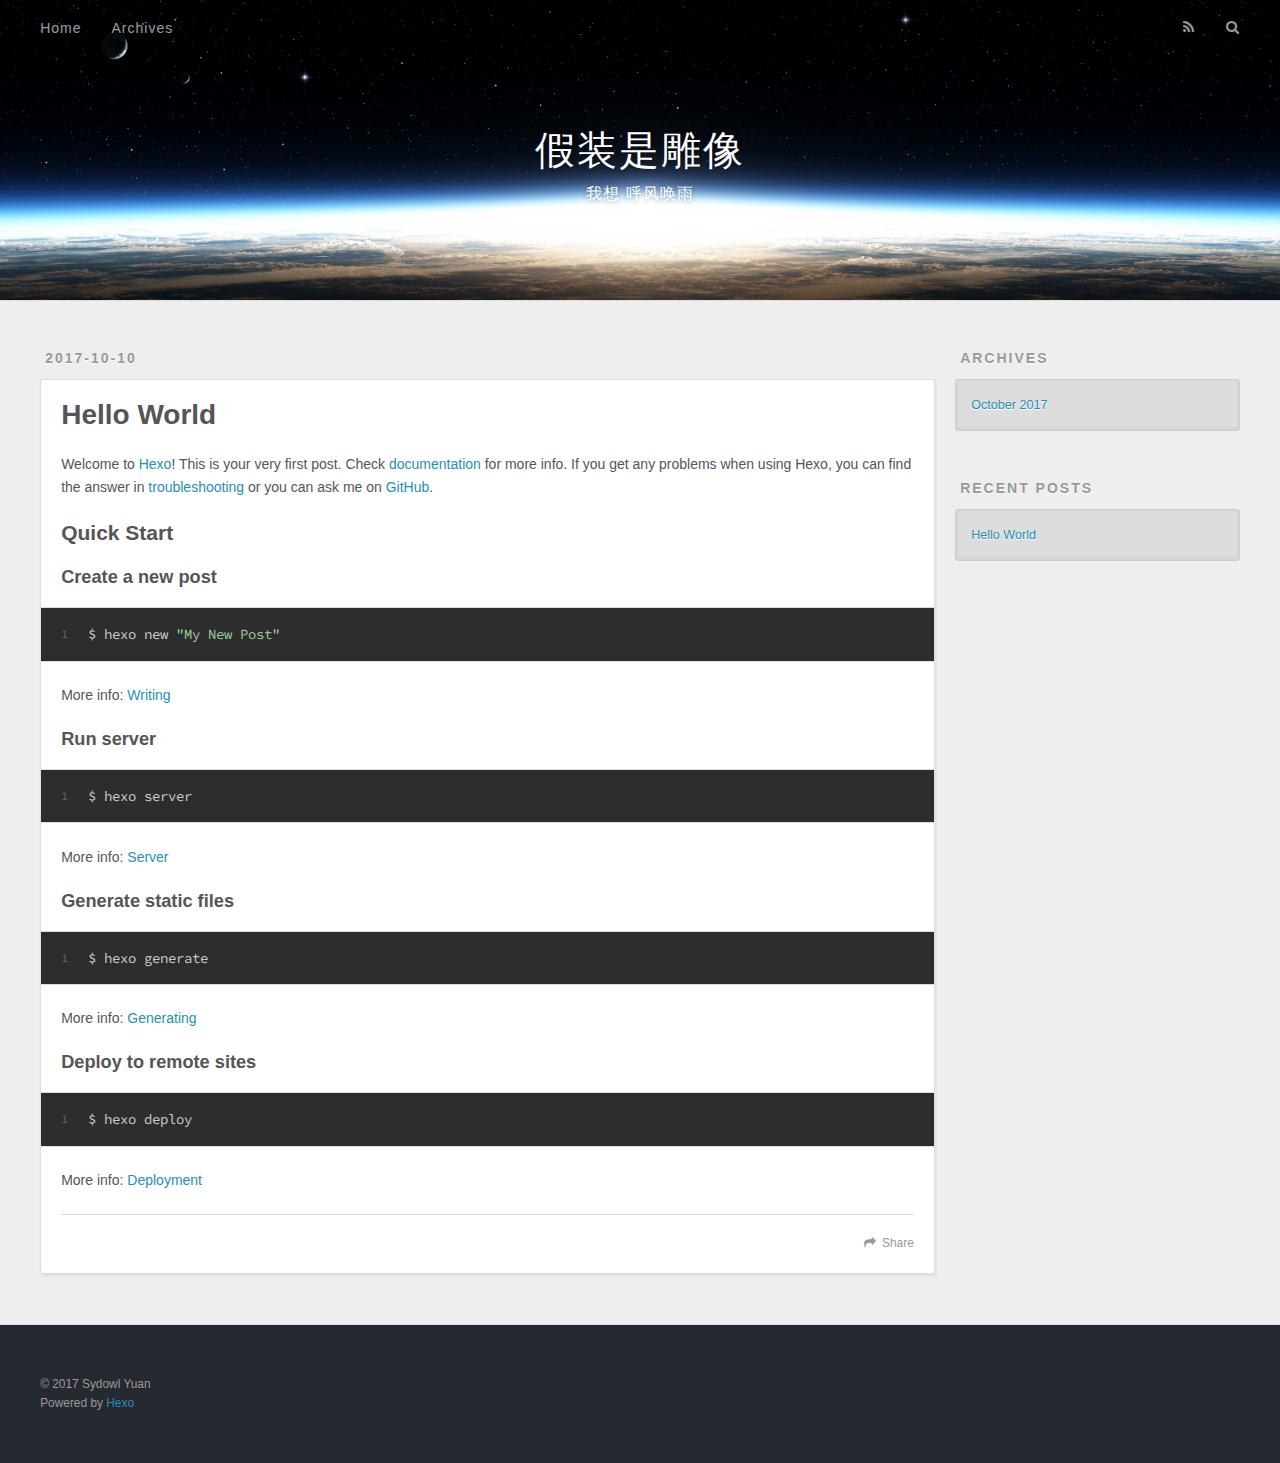
==== index.html @ a7c51ec0 "Site updated: 2017-10-10 21:05:04" ====
<!DOCTYPE html>
<html>
<head>
  <meta charset="utf-8">
  
  <title>假装是雕像</title>
  <meta name="viewport" content="width=device-width, initial-scale=1, maximum-scale=1">
  <meta name="description" content="袁非凡的个人网站">
<meta property="og:type" content="website">
<meta property="og:title" content="假装是雕像">
<meta property="og:url" content="http://yoursite.com/index.html">
<meta property="og:site_name" content="假装是雕像">
<meta property="og:description" content="袁非凡的个人网站">
<meta name="twitter:card" content="summary">
<meta name="twitter:title" content="假装是雕像">
<meta name="twitter:description" content="袁非凡的个人网站">
  
    <link rel="alternate" href="/atom.xml" title="假装是雕像" type="application/atom+xml">
  
  
    <link rel="icon" href="/favicon.png">
  
  
    <link href="//fonts.googleapis.com/css?family=Source+Code+Pro" rel="stylesheet" type="text/css">
  
  <link rel="stylesheet" href="/css/style.css">
  

</head>

<body>
  <div id="container">
    <div id="wrap">
      <header id="header">
  <div id="banner"></div>
  <div id="header-outer" class="outer">
    <div id="header-title" class="inner">
      <h1 id="logo-wrap">
        <a href="/" id="logo">假装是雕像</a>
      </h1>
      
        <h2 id="subtitle-wrap">
          <a href="/" id="subtitle">我想 呼风唤雨</a>
        </h2>
      
    </div>
    <div id="header-inner" class="inner">
      <nav id="main-nav">
        <a id="main-nav-toggle" class="nav-icon"></a>
        
          <a class="main-nav-link" href="/">Home</a>
        
          <a class="main-nav-link" href="/archives">Archives</a>
        
      </nav>
      <nav id="sub-nav">
        
          <a id="nav-rss-link" class="nav-icon" href="/atom.xml" title="RSS Feed"></a>
        
        <a id="nav-search-btn" class="nav-icon" title="Search"></a>
      </nav>
      <div id="search-form-wrap">
        <form action="//google.com/search" method="get" accept-charset="UTF-8" class="search-form"><input type="search" name="q" class="search-form-input" placeholder="Search"><button type="submit" class="search-form-submit">&#xF002;</button><input type="hidden" name="sitesearch" value="http://yoursite.com"></form>
      </div>
    </div>
  </div>
</header>
      <div class="outer">
        <section id="main">
  
    <article id="post-hello-world" class="article article-type-post" itemscope itemprop="blogPost">
  <div class="article-meta">
    <a href="/2017/10/10/hello-world/" class="article-date">
  <time datetime="2017-10-10T12:28:44.717Z" itemprop="datePublished">2017-10-10</time>
</a>
    
  </div>
  <div class="article-inner">
    
    
      <header class="article-header">
        
  
    <h1 itemprop="name">
      <a class="article-title" href="/2017/10/10/hello-world/">Hello World</a>
    </h1>
  

      </header>
    
    <div class="article-entry" itemprop="articleBody">
      
        <p>Welcome to <a href="https://hexo.io/" target="_blank" rel="external">Hexo</a>! This is your very first post. Check <a href="https://hexo.io/docs/" target="_blank" rel="external">documentation</a> for more info. If you get any problems when using Hexo, you can find the answer in <a href="https://hexo.io/docs/troubleshooting.html" target="_blank" rel="external">troubleshooting</a> or you can ask me on <a href="https://github.com/hexojs/hexo/issues" target="_blank" rel="external">GitHub</a>.</p>
<h2 id="Quick-Start"><a href="#Quick-Start" class="headerlink" title="Quick Start"></a>Quick Start</h2><h3 id="Create-a-new-post"><a href="#Create-a-new-post" class="headerlink" title="Create a new post"></a>Create a new post</h3><figure class="highlight bash"><table><tr><td class="gutter"><pre><div class="line">1</div></pre></td><td class="code"><pre><div class="line">$ hexo new <span class="string">"My New Post"</span></div></pre></td></tr></table></figure>
<p>More info: <a href="https://hexo.io/docs/writing.html" target="_blank" rel="external">Writing</a></p>
<h3 id="Run-server"><a href="#Run-server" class="headerlink" title="Run server"></a>Run server</h3><figure class="highlight bash"><table><tr><td class="gutter"><pre><div class="line">1</div></pre></td><td class="code"><pre><div class="line">$ hexo server</div></pre></td></tr></table></figure>
<p>More info: <a href="https://hexo.io/docs/server.html" target="_blank" rel="external">Server</a></p>
<h3 id="Generate-static-files"><a href="#Generate-static-files" class="headerlink" title="Generate static files"></a>Generate static files</h3><figure class="highlight bash"><table><tr><td class="gutter"><pre><div class="line">1</div></pre></td><td class="code"><pre><div class="line">$ hexo generate</div></pre></td></tr></table></figure>
<p>More info: <a href="https://hexo.io/docs/generating.html" target="_blank" rel="external">Generating</a></p>
<h3 id="Deploy-to-remote-sites"><a href="#Deploy-to-remote-sites" class="headerlink" title="Deploy to remote sites"></a>Deploy to remote sites</h3><figure class="highlight bash"><table><tr><td class="gutter"><pre><div class="line">1</div></pre></td><td class="code"><pre><div class="line">$ hexo deploy</div></pre></td></tr></table></figure>
<p>More info: <a href="https://hexo.io/docs/deployment.html" target="_blank" rel="external">Deployment</a></p>

      
    </div>
    <footer class="article-footer">
      <a data-url="http://yoursite.com/2017/10/10/hello-world/" data-id="cj8lmcie000002ckx61oue6xs" class="article-share-link">Share</a>
      
      
    </footer>
  </div>
  
</article>


  

</section>
        
          <aside id="sidebar">
  
    

  
    

  
    
  
    
  <div class="widget-wrap">
    <h3 class="widget-title">Archives</h3>
    <div class="widget">
      <ul class="archive-list"><li class="archive-list-item"><a class="archive-list-link" href="/archives/2017/10/">October 2017</a></li></ul>
    </div>
  </div>


  
    
  <div class="widget-wrap">
    <h3 class="widget-title">Recent Posts</h3>
    <div class="widget">
      <ul>
        
          <li>
            <a href="/2017/10/10/hello-world/">Hello World</a>
          </li>
        
      </ul>
    </div>
  </div>

  
</aside>
        
      </div>
      <footer id="footer">
  
  <div class="outer">
    <div id="footer-info" class="inner">
      &copy; 2017 Sydowl Yuan<br>
      Powered by <a href="http://hexo.io/" target="_blank">Hexo</a>
    </div>
  </div>
</footer>
    </div>
    <nav id="mobile-nav">
  
    <a href="/" class="mobile-nav-link">Home</a>
  
    <a href="/archives" class="mobile-nav-link">Archives</a>
  
</nav>
    

<script src="//ajax.googleapis.com/ajax/libs/jquery/2.0.3/jquery.min.js"></script>


  <link rel="stylesheet" href="/fancybox/jquery.fancybox.css">
  <script src="/fancybox/jquery.fancybox.pack.js"></script>


<script src="/js/script.js"></script>

  </div>
</body>
</html>
---- css/style.css ----
body {
  width: 100%;
}
body:before,
body:after {
  content: "";
  display: table;
}
body:after {
  clear: both;
}
html,
body,
div,
span,
applet,
object,
iframe,
h1,
h2,
h3,
h4,
h5,
h6,
p,
blockquote,
pre,
a,
abbr,
acronym,
address,
big,
cite,
code,
del,
dfn,
em,
img,
ins,
kbd,
q,
s,
samp,
small,
strike,
strong,
sub,
sup,
tt,
var,
dl,
dt,
dd,
ol,
ul,
li,
fieldset,
form,
label,
legend,
table,
caption,
tbody,
tfoot,
thead,
tr,
th,
td {
  margin: 0;
  padding: 0;
  border: 0;
  outline: 0;
  font-weight: inherit;
  font-style: inherit;
  font-family: inherit;
  font-size: 100%;
  vertical-align: baseline;
}
body {
  line-height: 1;
  color: #000;
  background: #fff;
}
ol,
ul {
  list-style: none;
}
table {
  border-collapse: separate;
  border-spacing: 0;
  vertical-align: middle;
}
caption,
th,
td {
  text-align: left;
  font-weight: normal;
  vertical-align: middle;
}
a img {
  border: none;
}
input,
button {
  margin: 0;
  padding: 0;
}
input::-moz-focus-inner,
button::-moz-focus-inner {
  border: 0;
  padding: 0;
}
@font-face {
  font-family: FontAwesome;
  font-style: normal;
  font-weight: normal;
  src: url("fonts/fontawesome-webfont.eot?v=#4.0.3");
  src: url("fonts/fontawesome-webfont.eot?#iefix&v=#4.0.3") format("embedded-opentype"), url("fonts/fontawesome-webfont.woff?v=#4.0.3") format("woff"), url("fonts/fontawesome-webfont.ttf?v=#4.0.3") format("truetype"), url("fonts/fontawesome-webfont.svg#fontawesomeregular?v=#4.0.3") format("svg");
}
html,
body,
#container {
  height: 100%;
}
body {
  background: #eee;
  font: 14px "Helvetica Neue", Helvetica, Arial, sans-serif;
  -webkit-text-size-adjust: 100%;
}
.outer {
  max-width: 1220px;
  margin: 0 auto;
  padding: 0 20px;
}
.outer:before,
.outer:after {
  content: "";
  display: table;
}
.outer:after {
  clear: both;
}
.inner {
  display: inline;
  float: left;
  width: 98.33333333333333%;
  margin: 0 0.833333333333333%;
}
.left,
.alignleft {
  float: left;
}
.right,
.alignright {
  float: right;
}
.clear {
  clear: both;
}
#container {
  position: relative;
}
.mobile-nav-on {
  overflow: hidden;
}
#wrap {
  height: 100%;
  width: 100%;
  position: absolute;
  top: 0;
  left: 0;
  -webkit-transition: 0.2s ease-out;
  -moz-transition: 0.2s ease-out;
  -ms-transition: 0.2s ease-out;
  transition: 0.2s ease-out;
  z-index: 1;
  background: #eee;
}
.mobile-nav-on #wrap {
  left: 280px;
}
@media screen and (min-width: 768px) {
  #main {
    display: inline;
    float: left;
    width: 73.33333333333333%;
    margin: 0 0.833333333333333%;
  }
}
.article-date,
.article-category-link,
.archive-year,
.widget-title {
  text-decoration: none;
  text-transform: uppercase;
  letter-spacing: 2px;
  color: #999;
  margin-bottom: 1em;
  margin-left: 5px;
  line-height: 1em;
  text-shadow: 0 1px #fff;
  font-weight: bold;
}
.article-inner,
.archive-article-inner {
  background: #fff;
  -webkit-box-shadow: 1px 2px 3px #ddd;
  box-shadow: 1px 2px 3px #ddd;
  border: 1px solid #ddd;
  border-radius: 3px;
}
.article-entry h1,
.widget h1 {
  font-size: 2em;
}
.article-entry h2,
.widget h2 {
  font-size: 1.5em;
}
.article-entry h3,
.widget h3 {
  font-size: 1.3em;
}
.article-entry h4,
.widget h4 {
  font-size: 1.2em;
}
.article-entry h5,
.widget h5 {
  font-size: 1em;
}
.article-entry h6,
.widget h6 {
  font-size: 1em;
  color: #999;
}
.article-entry hr,
.widget hr {
  border: 1px dashed #ddd;
}
.article-entry strong,
.widget strong {
  font-weight: bold;
}
.article-entry em,
.widget em,
.article-entry cite,
.widget cite {
  font-style: italic;
}
.article-entry sup,
.widget sup,
.article-entry sub,
.widget sub {
  font-size: 0.75em;
  line-height: 0;
  position: relative;
  vertical-align: baseline;
}
.article-entry sup,
.widget sup {
  top: -0.5em;
}
.article-entry sub,
.widget sub {
  bottom: -0.2em;
}
.article-entry small,
.widget small {
  font-size: 0.85em;
}
.article-entry acronym,
.widget acronym,
.article-entry abbr,
.widget abbr {
  border-bottom: 1px dotted;
}
.article-entry ul,
.widget ul,
.article-entry ol,
.widget ol,
.article-entry dl,
.widget dl {
  margin: 0 20px;
  line-height: 1.6em;
}
.article-entry ul ul,
.widget ul ul,
.article-entry ol ul,
.widget ol ul,
.article-entry ul ol,
.widget ul ol,
.article-entry ol ol,
.widget ol ol {
  margin-top: 0;
  margin-bottom: 0;
}
.article-entry ul,
.widget ul {
  list-style: disc;
}
.article-entry ol,
.widget ol {
  list-style: decimal;
}
.article-entry dt,
.widget dt {
  font-weight: bold;
}
#header {
  height: 300px;
  position: relative;
  border-bottom: 1px solid #ddd;
}
#header:before,
#header:after {
  content: "";
  position: absolute;
  left: 0;
  right: 0;
  height: 40px;
}
#header:before {
  top: 0;
  background: -webkit-linear-gradient(rgba(0,0,0,0.2), transparent);
  background: -moz-linear-gradient(rgba(0,0,0,0.2), transparent);
  background: -ms-linear-gradient(rgba(0,0,0,0.2), transparent);
  background: linear-gradient(rgba(0,0,0,0.2), transparent);
}
#header:after {
  bottom: 0;
  background: -webkit-linear-gradient(transparent, rgba(0,0,0,0.2));
  background: -moz-linear-gradient(transparent, rgba(0,0,0,0.2));
  background: -ms-linear-gradient(transparent, rgba(0,0,0,0.2));
  background: linear-gradient(transparent, rgba(0,0,0,0.2));
}
#header-outer {
  height: 100%;
  position: relative;
}
#header-inner {
  position: relative;
  overflow: hidden;
}
#banner {
  position: absolute;
  top: 0;
  left: 0;
  width: 100%;
  height: 100%;
  background: url("images/banner.jpg") center #000;
  -webkit-background-size: cover;
  -moz-background-size: cover;
  background-size: cover;
  z-index: -1;
}
#header-title {
  text-align: center;
  height: 40px;
  position: absolute;
  top: 50%;
  left: 0;
  margin-top: -20px;
}
#logo,
#subtitle {
  text-decoration: none;
  color: #fff;
  font-weight: 300;
  text-shadow: 0 1px 4px rgba(0,0,0,0.3);
}
#logo {
  font-size: 40px;
  line-height: 40px;
  letter-spacing: 2px;
}
#subtitle {
  font-size: 16px;
  line-height: 16px;
  letter-spacing: 1px;
}
#subtitle-wrap {
  margin-top: 16px;
}
#main-nav {
  float: left;
  margin-left: -15px;
}
.nav-icon,
.main-nav-link {
  float: left;
  color: #fff;
  opacity: 0.6;
  text-decoration: none;
  text-shadow: 0 1px rgba(0,0,0,0.2);
  -webkit-transition: opacity 0.2s;
  -moz-transition: opacity 0.2s;
  -ms-transition: opacity 0.2s;
  transition: opacity 0.2s;
  display: block;
  padding: 20px 15px;
}
.nav-icon:hover,
.main-nav-link:hover {
  opacity: 1;
}
.nav-icon {
  font-family: FontAwesome;
  text-align: center;
  font-size: 14px;
  width: 14px;
  height: 14px;
  padding: 20px 15px;
  position: relative;
  cursor: pointer;
}
.main-nav-link {
  font-weight: 300;
  letter-spacing: 1px;
}
@media screen and (max-width: 479px) {
  .main-nav-link {
    display: none;
  }
}
#main-nav-toggle {
  display: none;
}
#main-nav-toggle:before {
  content: "\f0c9";
}
@media screen and (max-width: 479px) {
  #main-nav-toggle {
    display: block;
  }
}
#sub-nav {
  float: right;
  margin-right: -15px;
}
#nav-rss-link:before {
  content: "\f09e";
}
#nav-search-btn:before {
  content: "\f002";
}
#search-form-wrap {
  position: absolute;
  top: 15px;
  width: 150px;
  height: 30px;
  right: -150px;
  opacity: 0;
  -webkit-transition: 0.2s ease-out;
  -moz-transition: 0.2s ease-out;
  -ms-transition: 0.2s ease-out;
  transition: 0.2s ease-out;
}
#search-form-wrap.on {
  opacity: 1;
  right: 0;
}
@media screen and (max-width: 479px) {
  #search-form-wrap {
    width: 100%;
    right: -100%;
  }
}
.search-form {
  position: absolute;
  top: 0;
  left: 0;
  right: 0;
  background: #fff;
  padding: 5px 15px;
  border-radius: 15px;
  -webkit-box-shadow: 0 0 10px rgba(0,0,0,0.3);
  box-shadow: 0 0 10px rgba(0,0,0,0.3);
}
.search-form-input {
  border: none;
  background: none;
  color: #555;
  width: 100%;
  font: 13px "Helvetica Neue", Helvetica, Arial, sans-serif;
  outline: none;
}
.search-form-input::-webkit-search-results-decoration,
.search-form-input::-webkit-search-cancel-button {
  -webkit-appearance: none;
}
.search-form-submit {
  position: absolute;
  top: 50%;
  right: 10px;
  margin-top: -7px;
  font: 13px FontAwesome;
  border: none;
  background: none;
  color: #bbb;
  cursor: pointer;
}
.search-form-submit:hover,
.search-form-submit:focus {
  color: #777;
}
.article {
  margin: 50px 0;
}
.article-inner {
  overflow: hidden;
}
.article-meta:before,
.article-meta:after {
  content: "";
  display: table;
}
.article-meta:after {
  clear: both;
}
.article-date {
  float: left;
}
.article-category {
  float: left;
  line-height: 1em;
  color: #ccc;
  text-shadow: 0 1px #fff;
  margin-left: 8px;
}
.article-category:before {
  content: "\2022";
}
.article-category-link {
  margin: 0 12px 1em;
}
.article-header {
  padding: 20px 20px 0;
}
.article-title {
  text-decoration: none;
  font-size: 2em;
  font-weight: bold;
  color: #555;
  line-height: 1.1em;
  -webkit-transition: color 0.2s;
  -moz-transition: color 0.2s;
  -ms-transition: color 0.2s;
  transition: color 0.2s;
}
a.article-title:hover {
  color: #258fb8;
}
.article-entry {
  color: #555;
  padding: 0 20px;
}
.article-entry:before,
.article-entry:after {
  content: "";
  display: table;
}
.article-entry:after {
  clear: both;
}
.article-entry p,
.article-entry table {
  line-height: 1.6em;
  margin: 1.6em 0;
}
.article-entry h1,
.article-entry h2,
.article-entry h3,
.article-entry h4,
.article-entry h5,
.article-entry h6 {
  font-weight: bold;
}
.article-entry h1,
.article-entry h2,
.article-entry h3,
.article-entry h4,
.article-entry h5,
.article-entry h6 {
  line-height: 1.1em;
  margin: 1.1em 0;
}
.article-entry a {
  color: #258fb8;
  text-decoration: none;
}
.article-entry a:hover {
  text-decoration: underline;
}
.article-entry ul,
.article-entry ol,
.article-entry dl {
  margin-top: 1.6em;
  margin-bottom: 1.6em;
}
.article-entry img,
.article-entry video {
  max-width: 100%;
  height: auto;
  display: block;
  margin: auto;
}
.article-entry iframe {
  border: none;
}
.article-entry table {
  width: 100%;
  border-collapse: collapse;
  border-spacing: 0;
}
.article-entry th {
  font-weight: bold;
  border-bottom: 3px solid #ddd;
  padding-bottom: 0.5em;
}
.article-entry td {
  border-bottom: 1px solid #ddd;
  padding: 10px 0;
}
.article-entry blockquote {
  font-family: Georgia, "Times New Roman", serif;
  font-size: 1.4em;
  margin: 1.6em 20px;
  text-align: center;
}
.article-entry blockquote footer {
  font-size: 14px;
  margin: 1.6em 0;
  font-family: "Helvetica Neue", Helvetica, Arial, sans-serif;
}
.article-entry blockquote footer cite:before {
  content: "—";
  padding: 0 0.5em;
}
.article-entry .pullquote {
  text-align: left;
  width: 45%;
  margin: 0;
}
.article-entry .pullquote.left {
  margin-left: 0.5em;
  margin-right: 1em;
}
.article-entry .pullquote.right {
  margin-right: 0.5em;
  margin-left: 1em;
}
.article-entry .caption {
  color: #999;
  display: block;
  font-size: 0.9em;
  margin-top: 0.5em;
  position: relative;
  text-align: center;
}
.article-entry .video-container {
  position: relative;
  padding-top: 56.25%;
  height: 0;
  overflow: hidden;
}
.article-entry .video-container iframe,
.article-entry .video-container object,
.article-entry .video-container embed {
  position: absolute;
  top: 0;
  left: 0;
  width: 100%;
  height: 100%;
  margin-top: 0;
}
.article-more-link a {
  display: inline-block;
  line-height: 1em;
  padding: 6px 15px;
  border-radius: 15px;
  background: #eee;
  color: #999;
  text-shadow: 0 1px #fff;
  text-decoration: none;
}
.article-more-link a:hover {
  background: #258fb8;
  color: #fff;
  text-decoration: none;
  text-shadow: 0 1px #1e7293;
}
.article-footer {
  font-size: 0.85em;
  line-height: 1.6em;
  border-top: 1px solid #ddd;
  padding-top: 1.6em;
  margin: 0 20px 20px;
}
.article-footer:before,
.article-footer:after {
  content: "";
  display: table;
}
.article-footer:after {
  clear: both;
}
.article-footer a {
  color: #999;
  text-decoration: none;
}
.article-footer a:hover {
  color: #555;
}
.article-tag-list-item {
  float: left;
  margin-right: 10px;
}
.article-tag-list-link:before {
  content: "#";
}
.article-comment-link {
  float: right;
}
.article-comment-link:before {
  content: "\f075";
  font-family: FontAwesome;
  padding-right: 8px;
}
.article-share-link {
  cursor: pointer;
  float: right;
  margin-left: 20px;
}
.article-share-link:before {
  content: "\f064";
  font-family: FontAwesome;
  padding-right: 6px;
}
#article-nav {
  position: relative;
}
#article-nav:before,
#article-nav:after {
  content: "";
  display: table;
}
#article-nav:after {
  clear: both;
}
@media screen and (min-width: 768px) {
  #article-nav {
    margin: 50px 0;
  }
  #article-nav:before {
    width: 8px;
    height: 8px;
    position: absolute;
    top: 50%;
    left: 50%;
    margin-top: -4px;
    margin-left: -4px;
    content: "";
    border-radius: 50%;
    background: #ddd;
    -webkit-box-shadow: 0 1px 2px #fff;
    box-shadow: 0 1px 2px #fff;
  }
}
.article-nav-link-wrap {
  text-decoration: none;
  text-shadow: 0 1px #fff;
  color: #999;
  -webkit-box-sizing: border-box;
  -moz-box-sizing: border-box;
  box-sizing: border-box;
  margin-top: 50px;
  text-align: center;
  display: block;
}
.article-nav-link-wrap:hover {
  color: #555;
}
@media screen and (min-width: 768px) {
  .article-nav-link-wrap {
    width: 50%;
    margin-top: 0;
  }
}
@media screen and (min-width: 768px) {
  #article-nav-newer {
    float: left;
    text-align: right;
    padding-right: 20px;
  }
}
@media screen and (min-width: 768px) {
  #article-nav-older {
    float: right;
    text-align: left;
    padding-left: 20px;
  }
}
.article-nav-caption {
  text-transform: uppercase;
  letter-spacing: 2px;
  color: #ddd;
  line-height: 1em;
  font-weight: bold;
}
#article-nav-newer .article-nav-caption {
  margin-right: -2px;
}
.article-nav-title {
  font-size: 0.85em;
  line-height: 1.6em;
  margin-top: 0.5em;
}
.article-share-box {
  position: absolute;
  display: none;
  background: #fff;
  -webkit-box-shadow: 1px 2px 10px rgba(0,0,0,0.2);
  box-shadow: 1px 2px 10px rgba(0,0,0,0.2);
  border-radius: 3px;
  margin-left: -145px;
  overflow: hidden;
  z-index: 1;
}
.article-share-box.on {
  display: block;
}
.article-share-input {
  width: 100%;
  background: none;
  -webkit-box-sizing: border-box;
  -moz-box-sizing: border-box;
  box-sizing: border-box;
  font: 14px "Helvetica Neue", Helvetica, Arial, sans-serif;
  padding: 0 15px;
  color: #555;
  outline: none;
  border: 1px solid #ddd;
  border-radius: 3px 3px 0 0;
  height: 36px;
  line-height: 36px;
}
.article-share-links {
  background: #eee;
}
.article-share-links:before,
.article-share-links:after {
  content: "";
  display: table;
}
.article-share-links:after {
  clear: both;
}
.article-share-twitter,
.article-share-facebook,
.article-share-pinterest,
.article-share-google {
  width: 50px;
  height: 36px;
  display: block;
  float: left;
  position: relative;
  color: #999;
  text-shadow: 0 1px #fff;
}
.article-share-twitter:before,
.article-share-facebook:before,
.article-share-pinterest:before,
.article-share-google:before {
  font-size: 20px;
  font-family: FontAwesome;
  width: 20px;
  height: 20px;
  position: absolute;
  top: 50%;
  left: 50%;
  margin-top: -10px;
  margin-left: -10px;
  text-align: center;
}
.article-share-twitter:hover,
.article-share-facebook:hover,
.article-share-pinterest:hover,
.article-share-google:hover {
  color: #fff;
}
.article-share-twitter:before {
  content: "\f099";
}
.article-share-twitter:hover {
  background: #00aced;
  text-shadow: 0 1px #008abe;
}
.article-share-facebook:before {
  content: "\f09a";
}
.article-share-facebook:hover {
  background: #3b5998;
  text-shadow: 0 1px #2f477a;
}
.article-share-pinterest:before {
  content: "\f0d2";
}
.article-share-pinterest:hover {
  background: #cb2027;
  text-shadow: 0 1px #a21a1f;
}
.article-share-google:before {
  content: "\f0d5";
}
.article-share-google:hover {
  background: #dd4b39;
  text-shadow: 0 1px #be3221;
}
.article-gallery {
  background: #000;
  position: relative;
}
.article-gallery-photos {
  position: relative;
  overflow: hidden;
}
.article-gallery-img {
  display: none;
  max-width: 100%;
}
.article-gallery-img:first-child {
  display: block;
}
.article-gallery-img.loaded {
  position: absolute;
  display: block;
}
.article-gallery-img img {
  display: block;
  max-width: 100%;
  margin: 0 auto;
}
#comments {
  background: #fff;
  -webkit-box-shadow: 1px 2px 3px #ddd;
  box-shadow: 1px 2px 3px #ddd;
  padding: 20px;
  border: 1px solid #ddd;
  border-radius: 3px;
  margin: 50px 0;
}
#comments a {
  color: #258fb8;
}
.archives-wrap {
  margin: 50px 0;
}
.archives:before,
.archives:after {
  content: "";
  display: table;
}
.archives:after {
  clear: both;
}
.archive-year-wrap {
  margin-bottom: 1em;
}
.archives {
  -webkit-column-gap: 10px;
  -moz-column-gap: 10px;
  column-gap: 10px;
}
@media screen and (min-width: 480px) and (max-width: 767px) {
  .archives {
    -webkit-column-count: 2;
    -moz-column-count: 2;
    column-count: 2;
  }
}
@media screen and (min-width: 768px) {
  .archives {
    -webkit-column-count: 3;
    -moz-column-count: 3;
    column-count: 3;
  }
}
.archive-article {
  -webkit-column-break-inside: avoid;
  page-break-inside: avoid;
  overflow: hidden;
  break-inside: avoid-column;
}
.archive-article-inner {
  padding: 10px;
  margin-bottom: 15px;
}
.archive-article-title {
  text-decoration: none;
  font-weight: bold;
  color: #555;
  -webkit-transition: color 0.2s;
  -moz-transition: color 0.2s;
  -ms-transition: color 0.2s;
  transition: color 0.2s;
  line-height: 1.6em;
}
.archive-article-title:hover {
  color: #258fb8;
}
.archive-article-footer {
  margin-top: 1em;
}
.archive-article-date {
  color: #999;
  text-decoration: none;
  font-size: 0.85em;
  line-height: 1em;
  margin-bottom: 0.5em;
  display: block;
}
#page-nav {
  margin: 50px auto;
  background: #fff;
  -webkit-box-shadow: 1px 2px 3px #ddd;
  box-shadow: 1px 2px 3px #ddd;
  border: 1px solid #ddd;
  border-radius: 3px;
  text-align: center;
  color: #999;
  overflow: hidden;
}
#page-nav:before,
#page-nav:after {
  content: "";
  display: table;
}
#page-nav:after {
  clear: both;
}
#page-nav a,
#page-nav span {
  padding: 10px 20px;
  line-height: 1;
  height: 2ex;
}
#page-nav a {
  color: #999;
  text-decoration: none;
}
#page-nav a:hover {
  background: #999;
  color: #fff;
}
#page-nav .prev {
  float: left;
}
#page-nav .next {
  float: right;
}
#page-nav .page-number {
  display: inline-block;
}
@media screen and (max-width: 479px) {
  #page-nav .page-number {
    display: none;
  }
}
#page-nav .current {
  color: #555;
  font-weight: bold;
}
#page-nav .space {
  color: #ddd;
}
#footer {
  background: #262a30;
  padding: 50px 0;
  border-top: 1px solid #ddd;
  color: #999;
}
#footer a {
  color: #258fb8;
  text-decoration: none;
}
#footer a:hover {
  text-decoration: underline;
}
#footer-info {
  line-height: 1.6em;
  font-size: 0.85em;
}
.article-entry pre,
.article-entry .highlight {
  background: #2d2d2d;
  margin: 0 -20px;
  padding: 15px 20px;
  border-style: solid;
  border-color: #ddd;
  border-width: 1px 0;
  overflow: auto;
  color: #ccc;
  line-height: 22.400000000000002px;
}
.article-entry .highlight .gutter pre,
.article-entry .gist .gist-file .gist-data .line-numbers {
  color: #666;
  font-size: 0.85em;
}
.article-entry pre,
.article-entry code {
  font-family: "Source Code Pro", Consolas, Monaco, Menlo, Consolas, monospace;
}
.article-entry code {
  background: #eee;
  text-shadow: 0 1px #fff;
  padding: 0 0.3em;
}
.article-entry pre code {
  background: none;
  text-shadow: none;
  padding: 0;
}
.article-entry .highlight pre {
  border: none;
  margin: 0;
  padding: 0;
}
.article-entry .highlight table {
  margin: 0;
  width: auto;
}
.article-entry .highlight td {
  border: none;
  padding: 0;
}
.article-entry .highlight figcaption {
  font-size: 0.85em;
  color: #999;
  line-height: 1em;
  margin-bottom: 1em;
}
.article-entry .highlight figcaption:before,
.article-entry .highlight figcaption:after {
  content: "";
  display: table;
}
.article-entry .highlight figcaption:after {
  clear: both;
}
.article-entry .highlight figcaption a {
  float: right;
}
.article-entry .highlight .gutter pre {
  text-align: right;
  padding-right: 20px;
}
.article-entry .highlight .line {
  height: 22.400000000000002px;
}
.article-entry .highlight .line.marked {
  background: #515151;
}
.article-entry .gist {
  margin: 0 -20px;
  border-style: solid;
  border-color: #ddd;
  border-width: 1px 0;
  background: #2d2d2d;
  padding: 15px 20px 15px 0;
}
.article-entry .gist .gist-file {
  border: none;
  font-family: "Source Code Pro", Consolas, Monaco, Menlo, Consolas, monospace;
  margin: 0;
}
.article-entry .gist .gist-file .gist-data {
  background: none;
  border: none;
}
.article-entry .gist .gist-file .gist-data .line-numbers {
  background: none;
  border: none;
  padding: 0 20px 0 0;
}
.article-entry .gist .gist-file .gist-data .line-data {
  padding: 0 !important;
}
.article-entry .gist .gist-file .highlight {
  margin: 0;
  padding: 0;
  border: none;
}
.article-entry .gist .gist-file .gist-meta {
  background: #2d2d2d;
  color: #999;
  font: 0.85em "Helvetica Neue", Helvetica, Arial, sans-serif;
  text-shadow: 0 0;
  padding: 0;
  margin-top: 1em;
  margin-left: 20px;
}
.article-entry .gist .gist-file .gist-meta a {
  color: #258fb8;
  font-weight: normal;
}
.article-entry .gist .gist-file .gist-meta a:hover {
  text-decoration: underline;
}
pre .comment,
pre .title {
  color: #999;
}
pre .variable,
pre .attribute,
pre .tag,
pre .regexp,
pre .ruby .constant,
pre .xml .tag .title,
pre .xml .pi,
pre .xml .doctype,
pre .html .doctype,
pre .css .id,
pre .css .class,
pre .css .pseudo {
  color: #f2777a;
}
pre .number,
pre .preprocessor,
pre .built_in,
pre .literal,
pre .params,
pre .constant {
  color: #f99157;
}
pre .class,
pre .ruby .class .title,
pre .css .rules .attribute {
  color: #9c9;
}
pre .string,
pre .value,
pre .inheritance,
pre .header,
pre .ruby .symbol,
pre .xml .cdata {
  color: #9c9;
}
pre .css .hexcolor {
  color: #6cc;
}
pre .function,
pre .python .decorator,
pre .python .title,
pre .ruby .function .title,
pre .ruby .title .keyword,
pre .perl .sub,
pre .javascript .title,
pre .coffeescript .title {
  color: #69c;
}
pre .keyword,
pre .javascript .function {
  color: #c9c;
}
@media screen and (max-width: 479px) {
  #mobile-nav {
    position: absolute;
    top: 0;
    left: 0;
    width: 280px;
    height: 100%;
    background: #191919;
    border-right: 1px solid #fff;
  }
}
@media screen and (max-width: 479px) {
  .mobile-nav-link {
    display: block;
    color: #999;
    text-decoration: none;
    padding: 15px 20px;
    font-weight: bold;
  }
  .mobile-nav-link:hover {
    color: #fff;
  }
}
@media screen and (min-width: 768px) {
  #sidebar {
    display: inline;
    float: left;
    width: 23.333333333333332%;
    margin: 0 0.833333333333333%;
  }
}
.widget-wrap {
  margin: 50px 0;
}
.widget {
  color: #777;
  text-shadow: 0 1px #fff;
  background: #ddd;
  -webkit-box-shadow: 0 -1px 4px #ccc inset;
  box-shadow: 0 -1px 4px #ccc inset;
  border: 1px solid #ccc;
  padding: 15px;
  border-radius: 3px;
}
.widget a {
  color: #258fb8;
  text-decoration: none;
}
.widget a:hover {
  text-decoration: underline;
}
.widget ul ul,
.widget ol ul,
.widget dl ul,
.widget ul ol,
.widget ol ol,
.widget dl ol,
.widget ul dl,
.widget ol dl,
.widget dl dl {
  margin-left: 15px;
  list-style: disc;
}
.widget {
  line-height: 1.6em;
  word-wrap: break-word;
  font-size: 0.9em;
}
.widget ul,
.widget ol {
  list-style: none;
  margin: 0;
}
.widget ul ul,
.widget ol ul,
.widget ul ol,
.widget ol ol {
  margin: 0 20px;
}
.widget ul ul,
.widget ol ul {
  list-style: disc;
}
.widget ul ol,
.widget ol ol {
  list-style: decimal;
}
.category-list-count,
.tag-list-count,
.archive-list-count {
  padding-left: 5px;
  color: #999;
  font-size: 0.85em;
}
.category-list-count:before,
.tag-list-count:before,
.archive-list-count:before {
  content: "(";
}
.category-list-count:after,
.tag-list-count:after,
.archive-list-count:after {
  content: ")";
}
.tagcloud a {
  margin-right: 5px;
  display: inline-block;
}
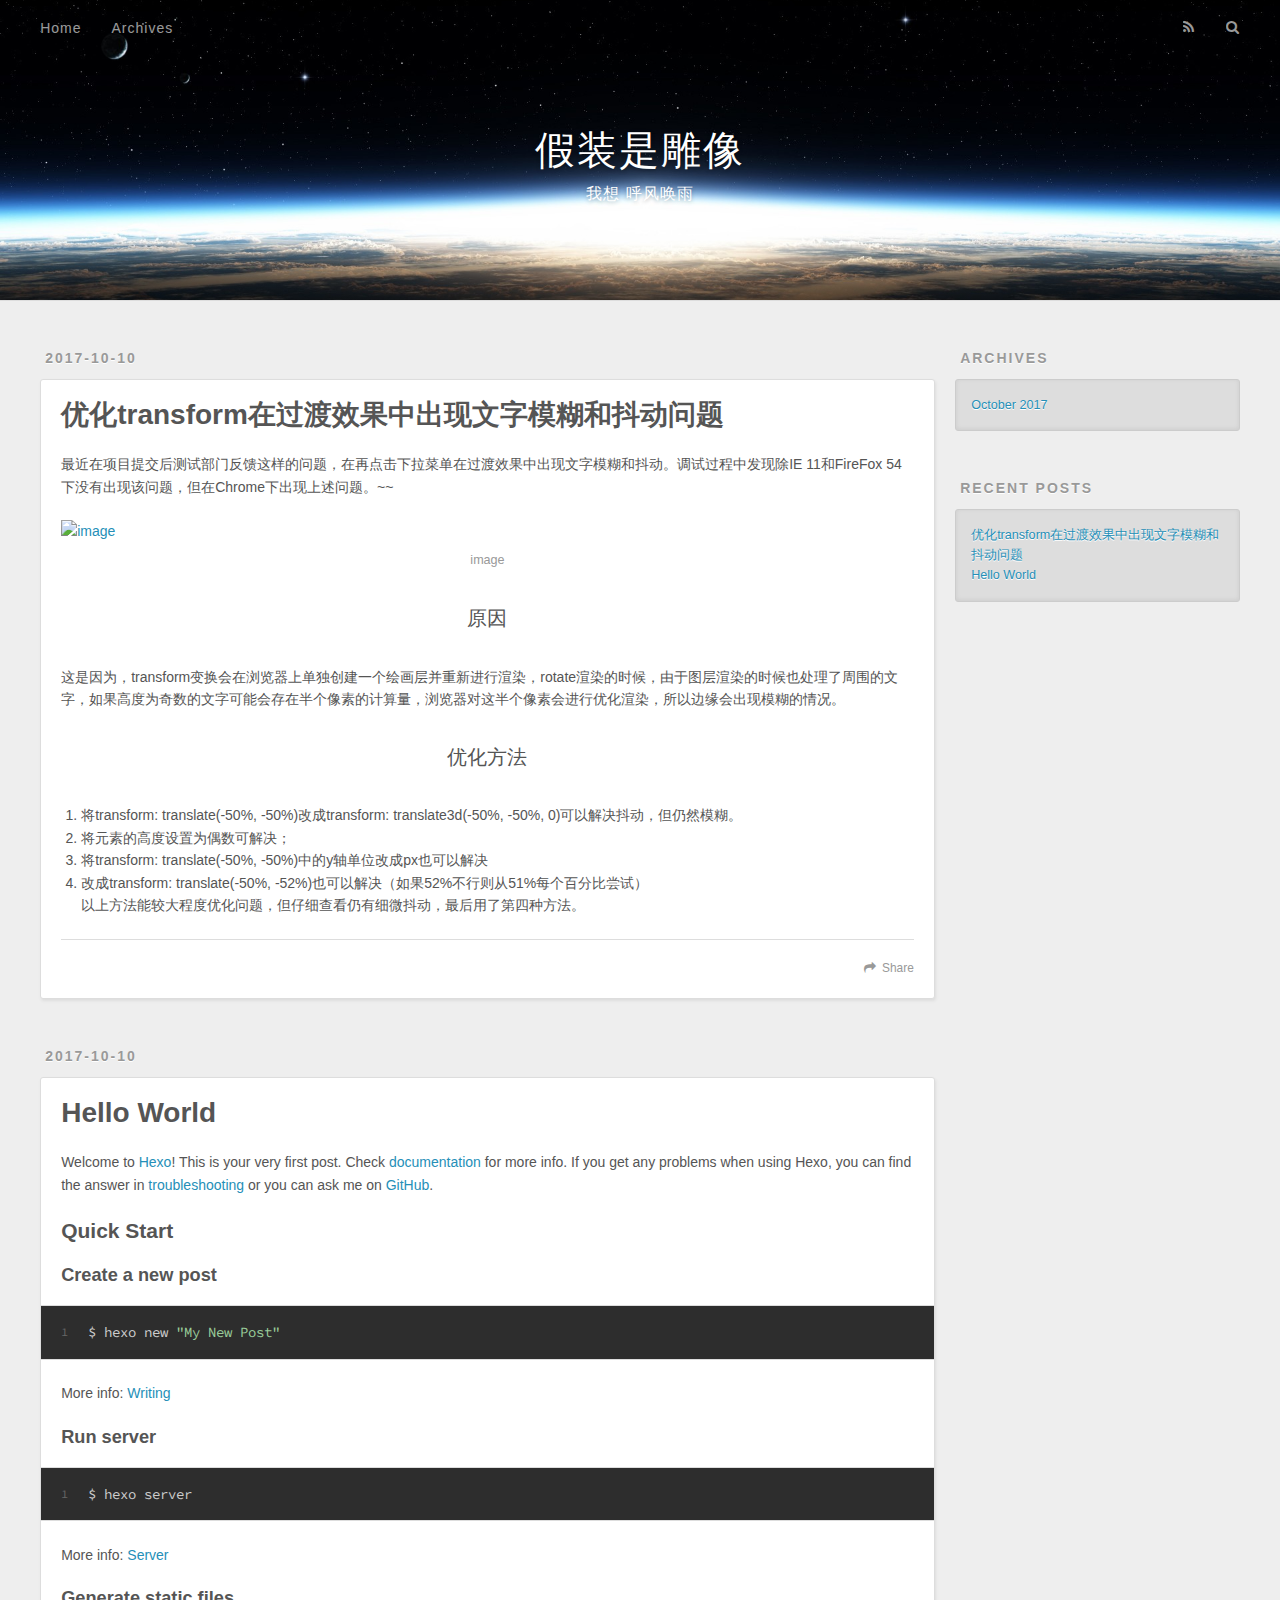
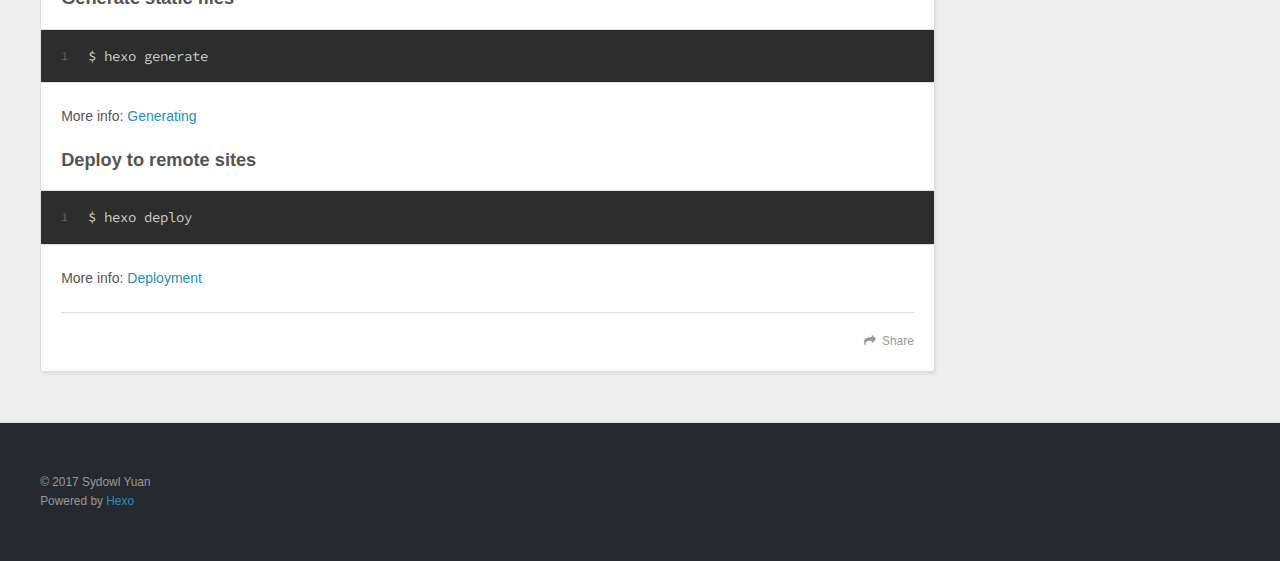
==== commit df1196bc: "Site updated: 2017-10-10 21:57:34" ====
--- a/index.html
+++ b/index.html
@@ -68,6 +68,57 @@
       <div class="outer">
         <section id="main">
   
+    <article id="post-优化transform在过渡效果中出现文字模糊和抖动问题" class="article article-type-post" itemscope itemprop="blogPost">
+  <div class="article-meta">
+    <a href="/2017/10/10/优化transform在过渡效果中出现文字模糊和抖动问题/" class="article-date">
+  <time datetime="2017-10-10T13:56:55.689Z" itemprop="datePublished">2017-10-10</time>
+</a>
+    
+  </div>
+  <div class="article-inner">
+    
+    
+      <header class="article-header">
+        
+  
+    <h1 itemprop="name">
+      <a class="article-title" href="/2017/10/10/优化transform在过渡效果中出现文字模糊和抖动问题/">优化transform在过渡效果中出现文字模糊和抖动问题</a>
+    </h1>
+  
+
+      </header>
+    
+    <div class="article-entry" itemprop="articleBody">
+      
+        <p>最近在项目提交后测试部门反馈这样的问题，在再点击下拉菜单在过渡效果中出现文字模糊和抖动。调试过程中发现除IE 11和FireFox 54下没有出现该问题，但在Chrome下出现上述问题。~~</p>
+<p><img src="http://img.blog.csdn.net/20170811165552829?watermark/2/text/aHR0cDovL2Jsb2cuY3Nkbi5uZXQvd2VpeGluXzM4NDE0MzUy/font/5a6L5L2T/fontsize/400/fill/I0JBQkFCMA==/dissolve/70/gravity/SouthEast" alt="image"></p>
+<blockquote>
+<p>原因</p>
+</blockquote>
+<p>这是因为，transform变换会在浏览器上单独创建一个绘画层并重新进行渲染，rotate渲染的时候，由于图层渲染的时候也处理了周围的文字，如果高度为奇数的文字可能会存在半个像素的计算量，浏览器对这半个像素会进行优化渲染，所以边缘会出现模糊的情况。</p>
+<blockquote>
+<p>优化方法</p>
+</blockquote>
+<ol>
+<li>将transform: translate(-50%, -50%)改成transform: translate3d(-50%, -50%, 0)可以解决抖动，但仍然模糊。</li>
+<li>将元素的高度设置为偶数可解决；</li>
+<li>将transform: translate(-50%, -50%)中的y轴单位改成px也可以解决</li>
+<li>改成transform: translate(-50%, -52%)也可以解决（如果52%不行则从51%每个百分比尝试）<br>以上方法能较大程度优化问题，但仔细查看仍有细微抖动，最后用了第四种方法。</li>
+</ol>
+
+      
+    </div>
+    <footer class="article-footer">
+      <a data-url="http://yoursite.com/2017/10/10/优化transform在过渡效果中出现文字模糊和抖动问题/" data-id="cj8lo82h90001eskx4yq74qdh" class="article-share-link">Share</a>
+      
+      
+    </footer>
+  </div>
+  
+</article>
+
+
+  
     <article id="post-hello-world" class="article article-type-post" itemscope itemprop="blogPost">
   <div class="article-meta">
     <a href="/2017/10/10/hello-world/" class="article-date">
@@ -103,7 +154,7 @@
       
     </div>
     <footer class="article-footer">
-      <a data-url="http://yoursite.com/2017/10/10/hello-world/" data-id="cj8lmcie000002ckx61oue6xs" class="article-share-link">Share</a>
+      <a data-url="http://yoursite.com/2017/10/10/hello-world/" data-id="cj8lo82gy0000eskxr2wsw7h1" class="article-share-link">Share</a>
       
       
     </footer>
@@ -143,6 +194,10 @@
       <ul>
         
           <li>
+            <a href="/2017/10/10/优化transform在过渡效果中出现文字模糊和抖动问题/">优化transform在过渡效果中出现文字模糊和抖动问题</a>
+          </li>
+        
+          <li>
             <a href="/2017/10/10/hello-world/">Hello World</a>
           </li>
         
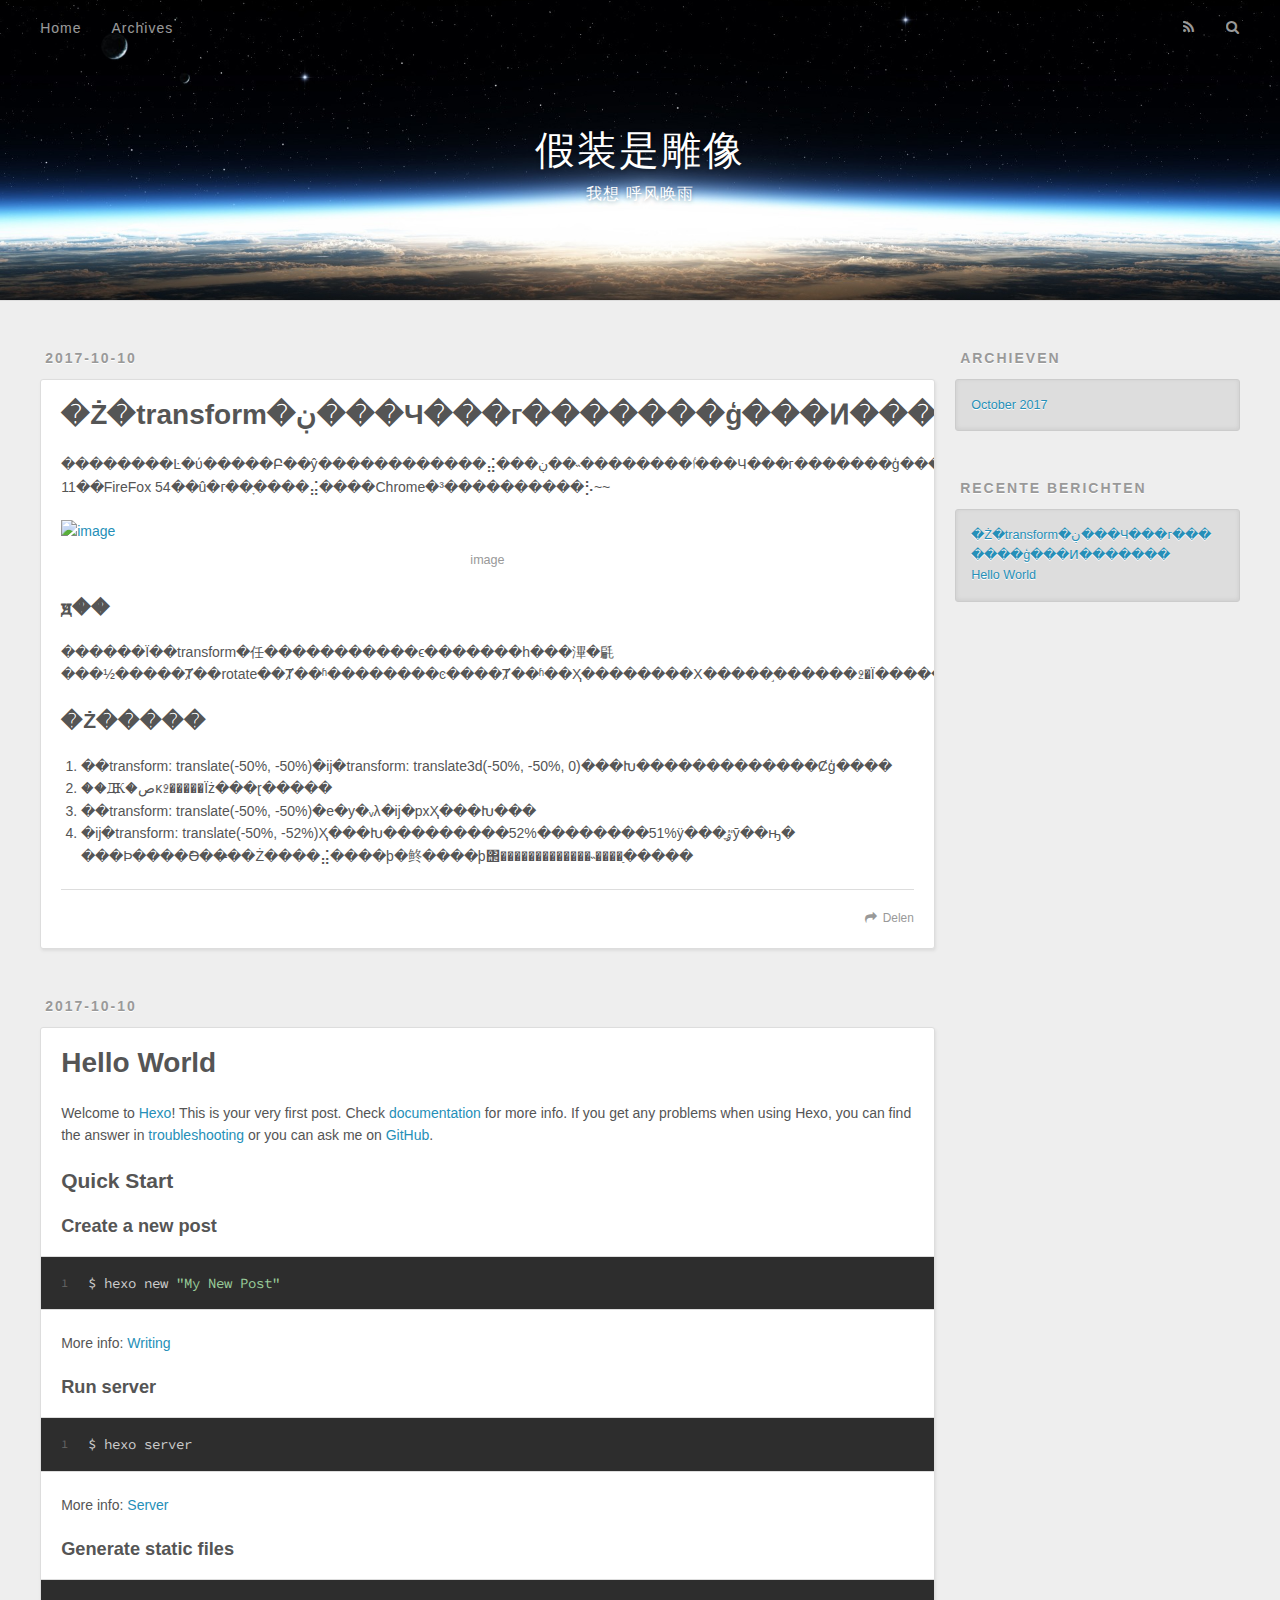
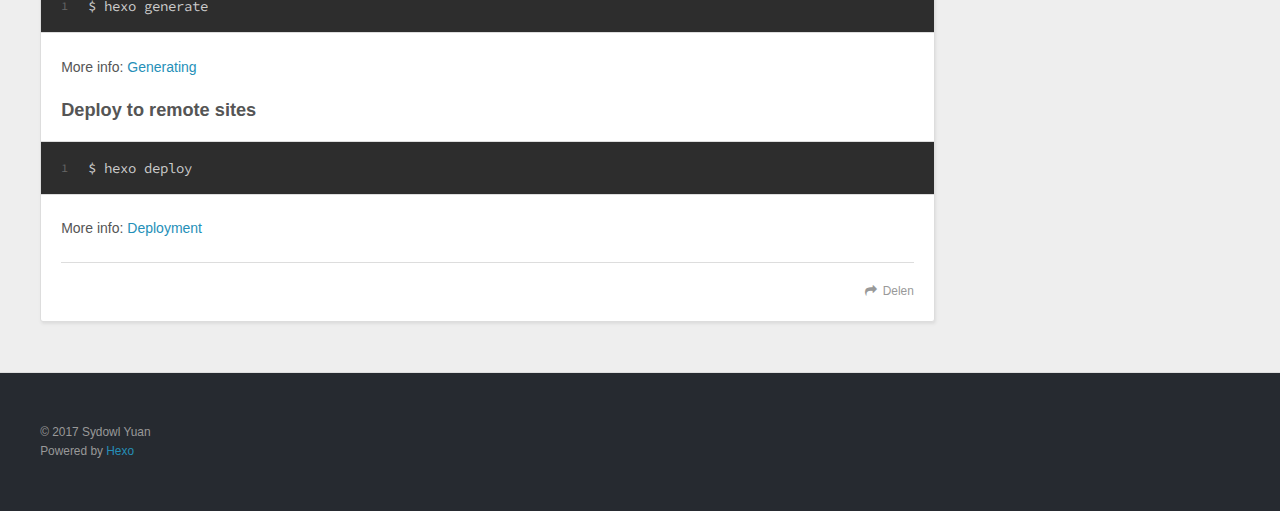
==== commit 4517be21: "Site updated: 2017-10-10 22:00:03" ====
--- a/index.html
+++ b/index.html
@@ -57,7 +57,7 @@
         
           <a id="nav-rss-link" class="nav-icon" href="/atom.xml" title="RSS Feed"></a>
         
-        <a id="nav-search-btn" class="nav-icon" title="Search"></a>
+        <a id="nav-search-btn" class="nav-icon" title="Zoeken"></a>
       </nav>
       <div id="search-form-wrap">
         <form action="//google.com/search" method="get" accept-charset="UTF-8" class="search-form"><input type="search" name="q" class="search-form-input" placeholder="Search"><button type="submit" class="search-form-submit">&#xF002;</button><input type="hidden" name="sitesearch" value="http://yoursite.com"></form>
@@ -82,7 +82,7 @@
         
   
     <h1 itemprop="name">
-      <a class="article-title" href="/2017/10/10/优化transform在过渡效果中出现文字模糊和抖动问题/">优化transform在过渡效果中出现文字模糊和抖动问题</a>
+      <a class="article-title" href="/2017/10/10/优化transform在过渡效果中出现文字模糊和抖动问题/">�Ż�transform�ڹ���Ч���г�������ģ���Ͷ�������</a>
     </h1>
   
 
@@ -90,26 +90,20 @@
     
     <div class="article-entry" itemprop="articleBody">
       
-        <p>最近在项目提交后测试部门反馈这样的问题，在再点击下拉菜单在过渡效果中出现文字模糊和抖动。调试过程中发现除IE 11和FireFox 54下没有出现该问题，但在Chrome下出现上述问题。~~</p>
+        <p>��������Ŀ�ύ�����Բ��ŷ������������⣬���ٵ��������˵��ڹ���Ч���г�������ģ���Ͷ��������Թ����з��ֳ�IE 11��FireFox 54��û�г��ָ����⣬����Chrome�³����������⡣~~</p>
 <p><img src="http://img.blog.csdn.net/20170811165552829?watermark/2/text/aHR0cDovL2Jsb2cuY3Nkbi5uZXQvd2VpeGluXzM4NDE0MzUy/font/5a6L5L2T/fontsize/400/fill/I0JBQkFCMA==/dissolve/70/gravity/SouthEast" alt="image"></p>
-<blockquote>
-<p>原因</p>
-</blockquote>
-<p>这是因为，transform变换会在浏览器上单独创建一个绘画层并重新进行渲染，rotate渲染的时候，由于图层渲染的时候也处理了周围的文字，如果高度为奇数的文字可能会存在半个像素的计算量，浏览器对这半个像素会进行优化渲染，所以边缘会出现模糊的情况。</p>
-<blockquote>
-<p>优化方法</p>
-</blockquote>
-<ol>
-<li>将transform: translate(-50%, -50%)改成transform: translate3d(-50%, -50%, 0)可以解决抖动，但仍然模糊。</li>
-<li>将元素的高度设置为偶数可解决；</li>
-<li>将transform: translate(-50%, -50%)中的y轴单位改成px也可以解决</li>
-<li>改成transform: translate(-50%, -52%)也可以解决（如果52%不行则从51%每个百分比尝试）<br>以上方法能较大程度优化问题，但仔细查看仍有细微抖动，最后用了第四种方法。</li>
+<h2 id="ԭ��"><a href="#ԭ��" class="headerlink" title="ԭ��"></a>ԭ��</h2><p>������Ϊ��transform�任�����������ϵ�������һ���滭�㲢���½�����Ⱦ��rotate��Ⱦ��ʱ��������ͼ����Ⱦ��ʱ��Ҳ��������Χ�����֣������߶�Ϊ���������ֿ��ܻ����ڰ������صļ������������������������ػ������Ż���Ⱦ�����Ա�Ե������ģ����������</p>
+<h2 id="�Z�����"><a href="#�Z�����" class="headerlink" title="�Ż�����"></a>�Ż�����</h2><ol>
+<li>��transform: translate(-50%, -50%)�ĳ�transform: translate3d(-50%, -50%, 0)���Խ�������������Ȼģ����</li>
+<li>��Ԫ�صĸ߶�����Ϊż���ɽ�����</li>
+<li>��transform: translate(-50%, -50%)�е�y�ᵥλ�ĳ�pxҲ���Խ���</li>
+<li>�ĳ�transform: translate(-50%, -52%)Ҳ���Խ���������52%��������51%ÿ���ٷֱȳ��ԣ�<br>���Ϸ����ܽϴ��̶��Ż����⣬����ϸ�鿴����ϸ΢�������������˵����ַ�����</li>
 </ol>
 
       
     </div>
     <footer class="article-footer">
-      <a data-url="http://yoursite.com/2017/10/10/优化transform在过渡效果中出现文字模糊和抖动问题/" data-id="cj8lo82h90001eskx4yq74qdh" class="article-share-link">Share</a>
+      <a data-url="http://yoursite.com/2017/10/10/优化transform在过渡效果中出现文字模糊和抖动问题/" data-id="cj8lob96j0001bkkx506he6ga" class="article-share-link">Delen</a>
       
       
     </footer>
@@ -154,7 +148,7 @@
       
     </div>
     <footer class="article-footer">
-      <a data-url="http://yoursite.com/2017/10/10/hello-world/" data-id="cj8lo82gy0000eskxr2wsw7h1" class="article-share-link">Share</a>
+      <a data-url="http://yoursite.com/2017/10/10/hello-world/" data-id="cj8lob9670000bkkxjjg8feaw" class="article-share-link">Delen</a>
       
       
     </footer>
@@ -179,7 +173,7 @@
   
     
   <div class="widget-wrap">
-    <h3 class="widget-title">Archives</h3>
+    <h3 class="widget-title">Archieven</h3>
     <div class="widget">
       <ul class="archive-list"><li class="archive-list-item"><a class="archive-list-link" href="/archives/2017/10/">October 2017</a></li></ul>
     </div>
@@ -189,12 +183,12 @@
   
     
   <div class="widget-wrap">
-    <h3 class="widget-title">Recent Posts</h3>
+    <h3 class="widget-title">Recente berichten</h3>
     <div class="widget">
       <ul>
         
           <li>
-            <a href="/2017/10/10/优化transform在过渡效果中出现文字模糊和抖动问题/">优化transform在过渡效果中出现文字模糊和抖动问题</a>
+            <a href="/2017/10/10/优化transform在过渡效果中出现文字模糊和抖动问题/">�Ż�transform�ڹ���Ч���г�������ģ���Ͷ�������</a>
           </li>
         
           <li>
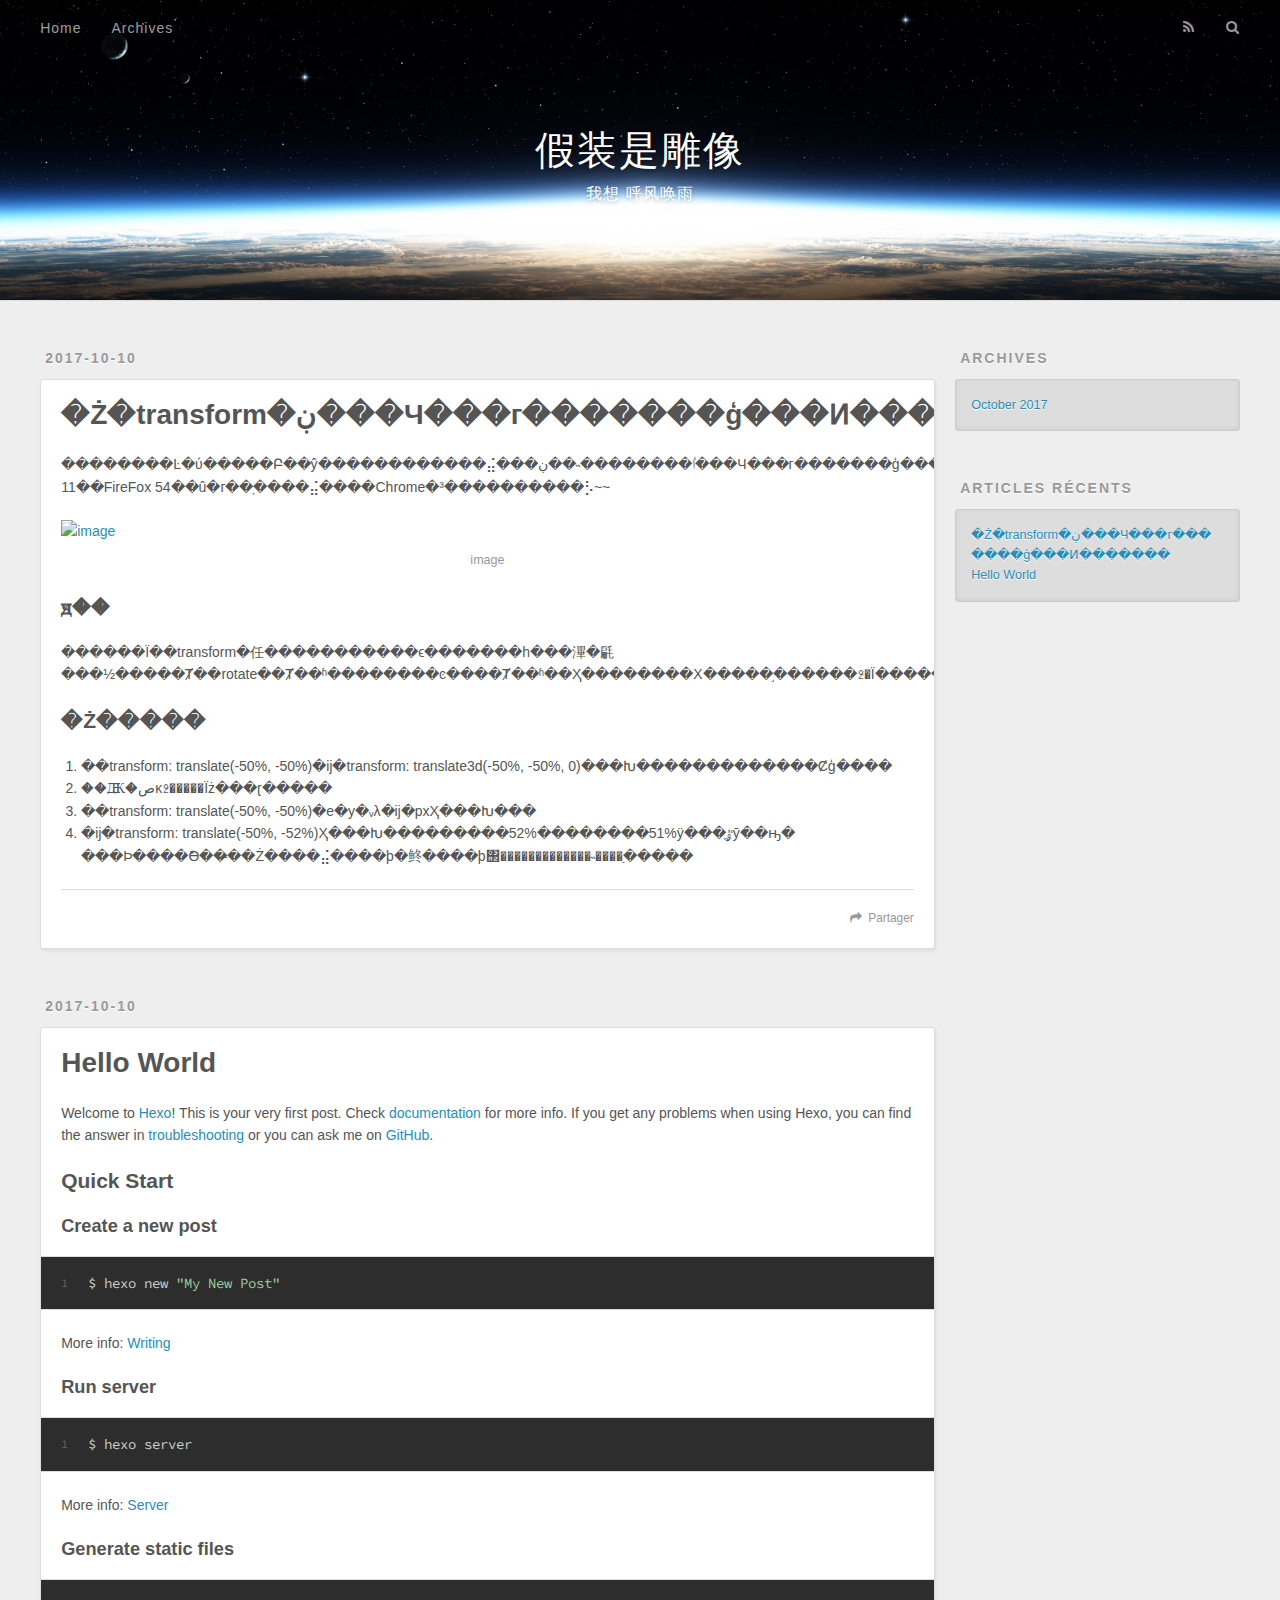
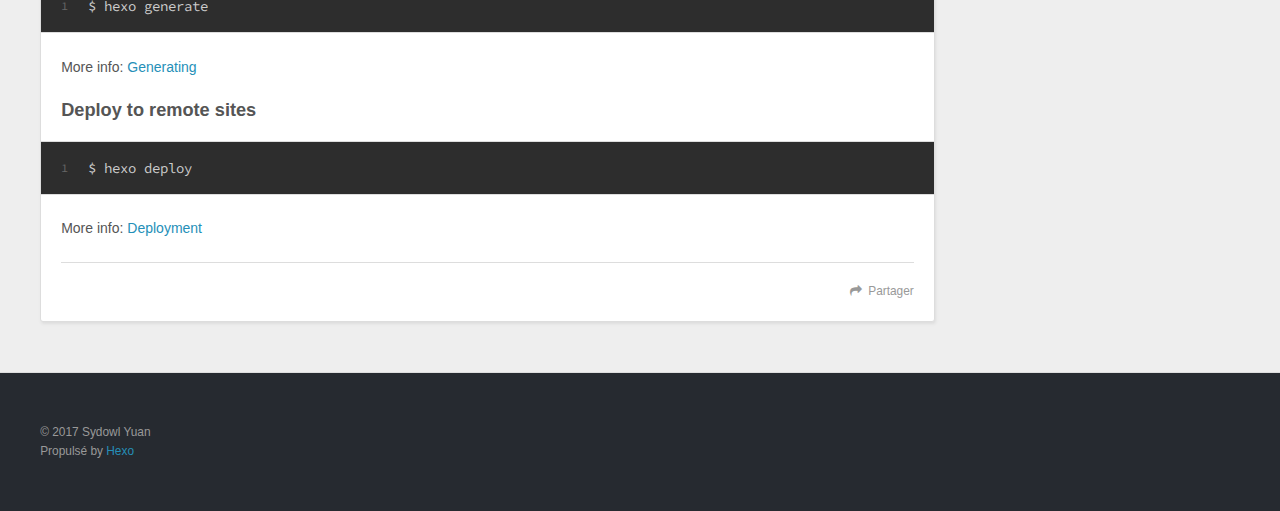
==== commit a14ef526: "Site updated: 2017-10-10 22:04:10" ====
--- a/index.html
+++ b/index.html
@@ -55,9 +55,9 @@
       </nav>
       <nav id="sub-nav">
         
-          <a id="nav-rss-link" class="nav-icon" href="/atom.xml" title="RSS Feed"></a>
-        
-        <a id="nav-search-btn" class="nav-icon" title="Zoeken"></a>
+          <a id="nav-rss-link" class="nav-icon" href="/atom.xml" title="Flux RSS"></a>
+        
+        <a id="nav-search-btn" class="nav-icon" title="Rechercher"></a>
       </nav>
       <div id="search-form-wrap">
         <form action="//google.com/search" method="get" accept-charset="UTF-8" class="search-form"><input type="search" name="q" class="search-form-input" placeholder="Search"><button type="submit" class="search-form-submit">&#xF002;</button><input type="hidden" name="sitesearch" value="http://yoursite.com"></form>
@@ -103,7 +103,7 @@
       
     </div>
     <footer class="article-footer">
-      <a data-url="http://yoursite.com/2017/10/10/优化transform在过渡效果中出现文字模糊和抖动问题/" data-id="cj8lob96j0001bkkx506he6ga" class="article-share-link">Delen</a>
+      <a data-url="http://yoursite.com/2017/10/10/优化transform在过渡效果中出现文字模糊和抖动问题/" data-id="cj8logjz0000024kxx6cc4l9a" class="article-share-link">Partager</a>
       
       
     </footer>
@@ -148,7 +148,7 @@
       
     </div>
     <footer class="article-footer">
-      <a data-url="http://yoursite.com/2017/10/10/hello-world/" data-id="cj8lob9670000bkkxjjg8feaw" class="article-share-link">Delen</a>
+      <a data-url="http://yoursite.com/2017/10/10/hello-world/" data-id="cj8logjz9000124kxbiqsvdz0" class="article-share-link">Partager</a>
       
       
     </footer>
@@ -173,7 +173,7 @@
   
     
   <div class="widget-wrap">
-    <h3 class="widget-title">Archieven</h3>
+    <h3 class="widget-title">Archives</h3>
     <div class="widget">
       <ul class="archive-list"><li class="archive-list-item"><a class="archive-list-link" href="/archives/2017/10/">October 2017</a></li></ul>
     </div>
@@ -183,7 +183,7 @@
   
     
   <div class="widget-wrap">
-    <h3 class="widget-title">Recente berichten</h3>
+    <h3 class="widget-title">Articles récents</h3>
     <div class="widget">
       <ul>
         
@@ -208,7 +208,7 @@
   <div class="outer">
     <div id="footer-info" class="inner">
       &copy; 2017 Sydowl Yuan<br>
-      Powered by <a href="http://hexo.io/" target="_blank">Hexo</a>
+      Propulsé by <a href="http://hexo.io/" target="_blank">Hexo</a>
     </div>
   </div>
 </footer>
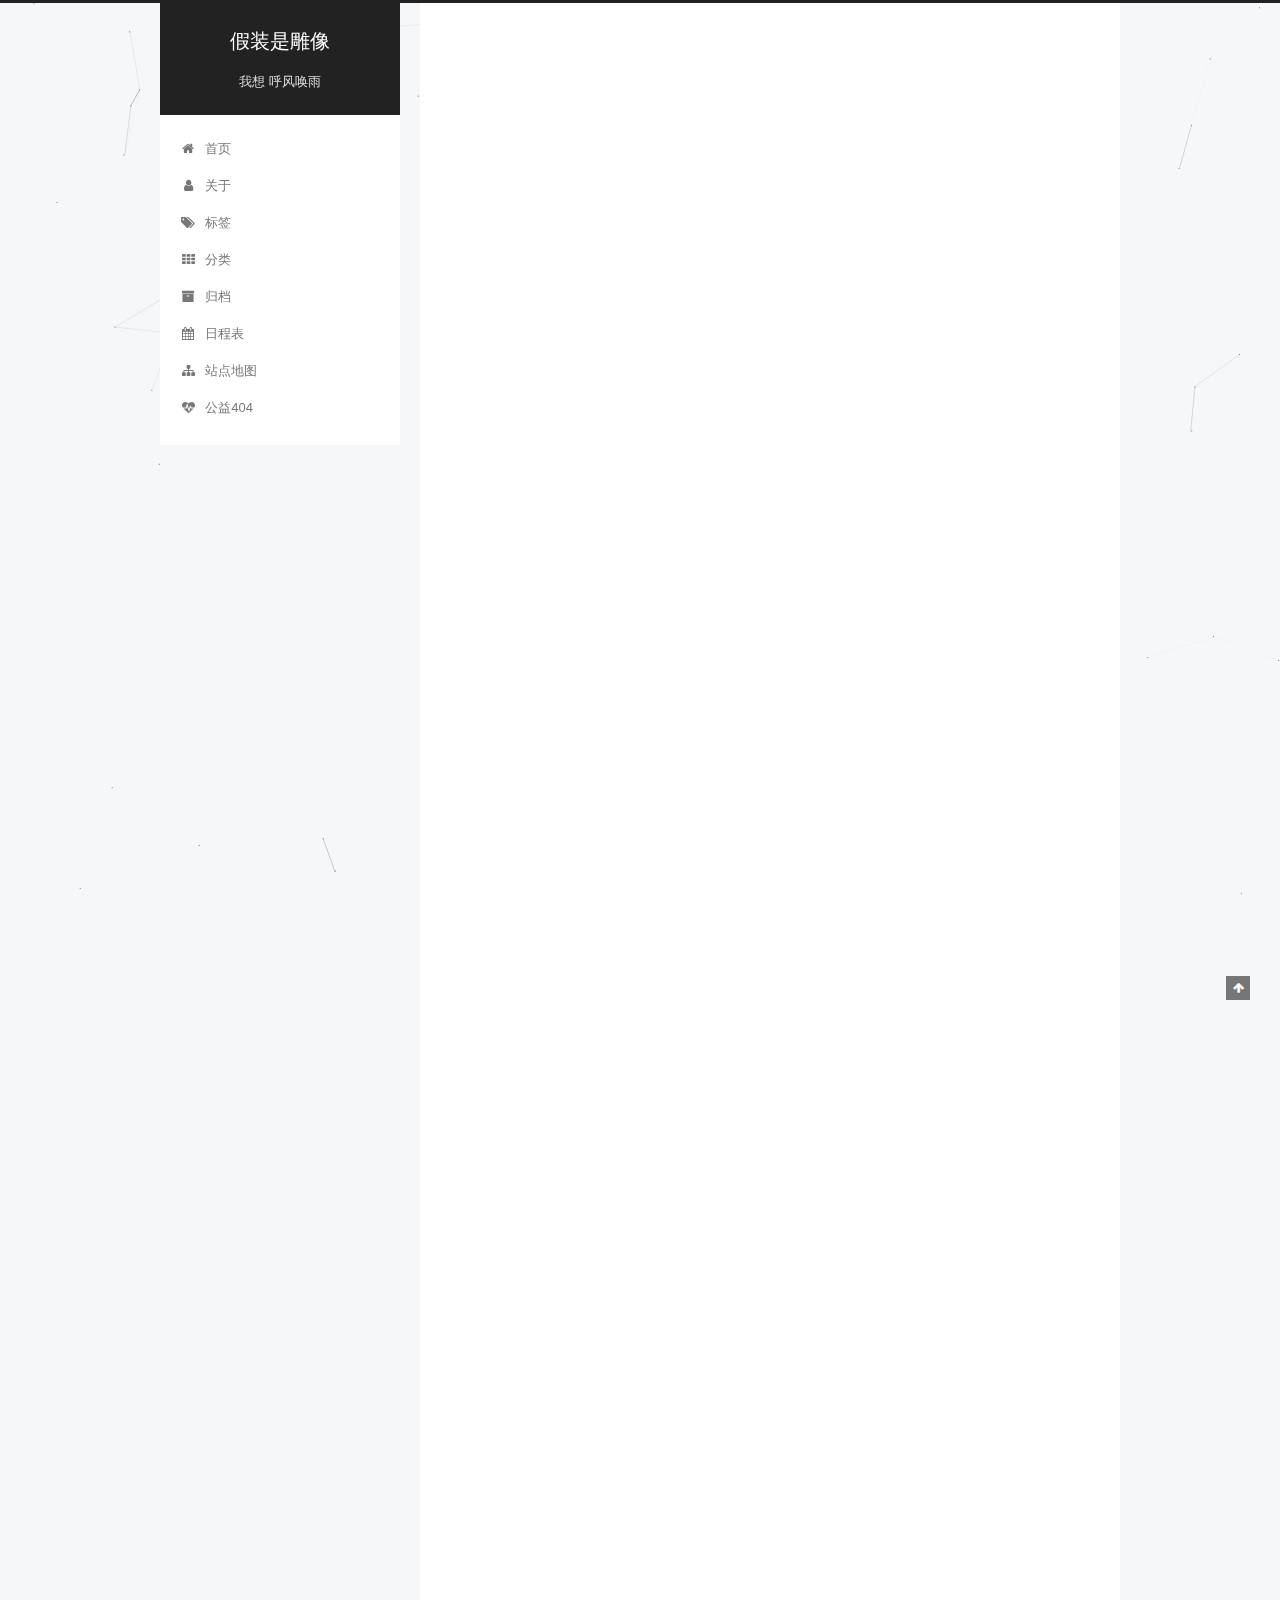
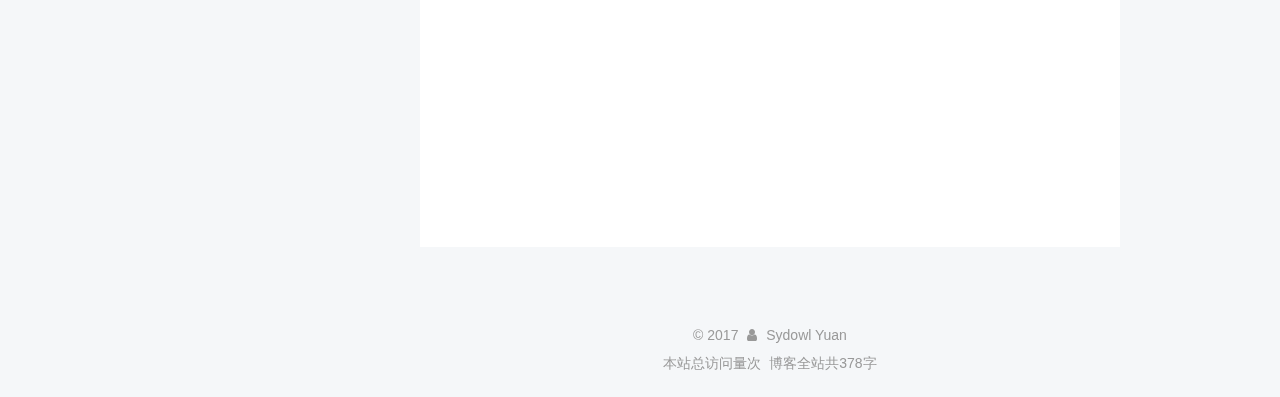
==== commit b41a2486: "Site updated: 2017-10-13 00:39:07" ====
--- a/index.html
+++ b/index.html
@@ -1,141 +1,497 @@
 <!DOCTYPE html>
-<html>
+
+
+
+  
+
+
+<html class="theme-next pisces use-motion" lang="zh-Hans">
 <head>
-  <meta charset="utf-8">
-  
-  <title>假装是雕像</title>
-  <meta name="viewport" content="width=device-width, initial-scale=1, maximum-scale=1">
-  <meta name="description" content="袁非凡的个人网站">
+  <meta charset="UTF-8"/>
+<meta http-equiv="X-UA-Compatible" content="IE=edge" />
+<meta name="viewport" content="width=device-width, initial-scale=1, maximum-scale=1"/>
+<meta name="theme-color" content="#222">
+
+
+
+
+
+
+
+
+
+<meta http-equiv="Cache-Control" content="no-transform" />
+<meta http-equiv="Cache-Control" content="no-siteapp" />
+
+
+
+
+
+
+
+
+
+
+
+
+
+
+
+
+  
+  
+  <link href="/lib/fancybox/source/jquery.fancybox.css?v=2.1.5" rel="stylesheet" type="text/css" />
+
+
+
+
+
+
+
+<link href="/lib/font-awesome/css/font-awesome.min.css?v=4.6.2" rel="stylesheet" type="text/css" />
+
+<link href="/css/main.css?v=5.1.3" rel="stylesheet" type="text/css" />
+
+
+  <link rel="apple-touch-icon" sizes="180x180" href="/images/apple-touch-icon-next.png?v=5.1.3">
+
+
+  <link rel="icon" type="image/png" sizes="32x32" href="/images/favicon-32x32-next.png?v=5.1.3">
+
+
+  <link rel="icon" type="image/png" sizes="16x16" href="/images/favicon-16x16-next.png?v=5.1.3">
+
+
+  <link rel="mask-icon" href="/images/logo.svg?v=5.1.3" color="#222">
+
+
+
+
+
+  <meta name="keywords" content="Hexo, NexT" />
+
+
+
+
+
+
+
+
+
+
+<meta name="description" content="wechat:yuanfeifan9510">
 <meta property="og:type" content="website">
 <meta property="og:title" content="假装是雕像">
 <meta property="og:url" content="http://yoursite.com/index.html">
 <meta property="og:site_name" content="假装是雕像">
-<meta property="og:description" content="袁非凡的个人网站">
+<meta property="og:description" content="wechat:yuanfeifan9510">
+<meta property="og:locale" content="zh-Hans">
 <meta name="twitter:card" content="summary">
 <meta name="twitter:title" content="假装是雕像">
-<meta name="twitter:description" content="袁非凡的个人网站">
-  
-    <link rel="alternate" href="/atom.xml" title="假装是雕像" type="application/atom+xml">
-  
-  
-    <link rel="icon" href="/favicon.png">
-  
-  
-    <link href="//fonts.googleapis.com/css?family=Source+Code+Pro" rel="stylesheet" type="text/css">
-  
-  <link rel="stylesheet" href="/css/style.css">
-  
+<meta name="twitter:description" content="wechat:yuanfeifan9510">
+
+
+
+<script type="text/javascript" id="hexo.configurations">
+  var NexT = window.NexT || {};
+  var CONFIG = {
+    root: '/',
+    scheme: 'Pisces',
+    version: '5.1.3',
+    sidebar: {"position":"left","display":"post","offset":12,"b2t":false,"scrollpercent":false,"onmobile":false},
+    fancybox: true,
+    tabs: true,
+    motion: {"enable":true,"async":false,"transition":{"post_block":"fadeIn","post_header":"slideDownIn","post_body":"slideDownIn","coll_header":"slideLeftIn","sidebar":"slideUpIn"}},
+    duoshuo: {
+      userId: '0',
+      author: '博主'
+    },
+    algolia: {
+      applicationID: '',
+      apiKey: '',
+      indexName: '',
+      hits: {"per_page":10},
+      labels: {"input_placeholder":"Search for Posts","hits_empty":"We didn't find any results for the search: ${query}","hits_stats":"${hits} results found in ${time} ms"}
+    }
+  };
+</script>
+
+
+
+  <link rel="canonical" href="http://yoursite.com/"/>
+
+
+
+
+
+  <title>假装是雕像</title>
+  
+
+
+
+
+
+
+
 
 </head>
 
-<body>
-  <div id="container">
-    <div id="wrap">
-      <header id="header">
-  <div id="banner"></div>
-  <div id="header-outer" class="outer">
-    <div id="header-title" class="inner">
-      <h1 id="logo-wrap">
-        <a href="/" id="logo">假装是雕像</a>
-      </h1>
-      
-        <h2 id="subtitle-wrap">
-          <a href="/" id="subtitle">我想 呼风唤雨</a>
-        </h2>
-      
+<body itemscope itemtype="http://schema.org/WebPage" lang="zh-Hans">
+
+  
+  
+    
+  
+
+  <div class="container sidebar-position-left 
+  page-home">
+    <div class="headband"></div>
+
+    <header id="header" class="header" itemscope itemtype="http://schema.org/WPHeader">
+      <div class="header-inner"><div class="site-brand-wrapper">
+  <div class="site-meta ">
+    
+
+    <div class="custom-logo-site-title">
+      <a href="/"  class="brand" rel="start">
+        <span class="logo-line-before"><i></i></span>
+        <span class="site-title">假装是雕像</span>
+        <span class="logo-line-after"><i></i></span>
+      </a>
     </div>
-    <div id="header-inner" class="inner">
-      <nav id="main-nav">
-        <a id="main-nav-toggle" class="nav-icon"></a>
-        
-          <a class="main-nav-link" href="/">Home</a>
-        
-          <a class="main-nav-link" href="/archives">Archives</a>
-        
-      </nav>
-      <nav id="sub-nav">
-        
-          <a id="nav-rss-link" class="nav-icon" href="/atom.xml" title="Flux RSS"></a>
-        
-        <a id="nav-search-btn" class="nav-icon" title="Rechercher"></a>
-      </nav>
-      <div id="search-form-wrap">
-        <form action="//google.com/search" method="get" accept-charset="UTF-8" class="search-form"><input type="search" name="q" class="search-form-input" placeholder="Search"><button type="submit" class="search-form-submit">&#xF002;</button><input type="hidden" name="sitesearch" value="http://yoursite.com"></form>
-      </div>
+      
+        <p class="site-subtitle">我想 呼风唤雨</p>
+      
+  </div>
+
+  <div class="site-nav-toggle">
+    <button>
+      <span class="btn-bar"></span>
+      <span class="btn-bar"></span>
+      <span class="btn-bar"></span>
+    </button>
+  </div>
+</div>
+
+<nav class="site-nav">
+  
+
+  
+    <ul id="menu" class="menu">
+      
+        
+        <li class="menu-item menu-item-home">
+          <a href="/" rel="section">
+            
+              <i class="menu-item-icon fa fa-fw fa-home"></i> <br />
+            
+            首页
+          </a>
+        </li>
+      
+        
+        <li class="menu-item menu-item-about">
+          <a href="/about/" rel="section">
+            
+              <i class="menu-item-icon fa fa-fw fa-user"></i> <br />
+            
+            关于
+          </a>
+        </li>
+      
+        
+        <li class="menu-item menu-item-tags">
+          <a href="/tags/" rel="section">
+            
+              <i class="menu-item-icon fa fa-fw fa-tags"></i> <br />
+            
+            标签
+          </a>
+        </li>
+      
+        
+        <li class="menu-item menu-item-categories">
+          <a href="/categories/" rel="section">
+            
+              <i class="menu-item-icon fa fa-fw fa-th"></i> <br />
+            
+            分类
+          </a>
+        </li>
+      
+        
+        <li class="menu-item menu-item-archives">
+          <a href="/archives/" rel="section">
+            
+              <i class="menu-item-icon fa fa-fw fa-archive"></i> <br />
+            
+            归档
+          </a>
+        </li>
+      
+        
+        <li class="menu-item menu-item-schedule">
+          <a href="/schedule/" rel="section">
+            
+              <i class="menu-item-icon fa fa-fw fa-calendar"></i> <br />
+            
+            日程表
+          </a>
+        </li>
+      
+        
+        <li class="menu-item menu-item-sitemap">
+          <a href="/sitemap.xml" rel="section">
+            
+              <i class="menu-item-icon fa fa-fw fa-sitemap"></i> <br />
+            
+            站点地图
+          </a>
+        </li>
+      
+        
+        <li class="menu-item menu-item-commonweal">
+          <a href="/404/" rel="section">
+            
+              <i class="menu-item-icon fa fa-fw fa-heartbeat"></i> <br />
+            
+            公益404
+          </a>
+        </li>
+      
+
+      
+    </ul>
+  
+
+  
+</nav>
+
+
+
+ </div>
+    </header>
+
+    <main id="main" class="main">
+      <div class="main-inner">
+        <div class="content-wrap">
+          <div id="content" class="content">
+            
+  <section id="posts" class="posts-expand">
+    
+      
+
+  
+
+  
+  
+  
+
+  <article class="post post-type-normal" itemscope itemtype="http://schema.org/Article">
+  
+  
+  
+  <div class="post-block">
+    <link itemprop="mainEntityOfPage" href="http://yoursite.com/2017/10/10/优化transform模糊/">
+
+    <span hidden itemprop="author" itemscope itemtype="http://schema.org/Person">
+      <meta itemprop="name" content="Sydowl Yuan">
+      <meta itemprop="description" content="">
+      <meta itemprop="image" content="/images/user.jpg">
+    </span>
+
+    <span hidden itemprop="publisher" itemscope itemtype="http://schema.org/Organization">
+      <meta itemprop="name" content="假装是雕像">
+    </span>
+
+    
+      <header class="post-header">
+
+        
+        
+          <h1 class="post-title" itemprop="name headline">
+                
+                <a class="post-title-link" href="/2017/10/10/优化transform模糊/" itemprop="url">优化transform在过渡效果中出现文字模糊和抖动问题</a></h1>
+        
+
+        <div class="post-meta">
+          <span class="post-time">
+            
+              <span class="post-meta-item-icon">
+                <i class="fa fa-calendar-o"></i>
+              </span>
+              
+                <span class="post-meta-item-text">发表于</span>
+              
+              <time title="创建于" itemprop="dateCreated datePublished" datetime="2017-10-10T22:13:55+08:00">
+                2017-10-10
+              </time>
+            
+
+            
+
+            
+          </span>
+
+          
+
+          
+            
+          
+
+          
+          
+
+          
+
+          
+
+          
+
+        </div>
+      </header>
+    
+
+    
+    
+    
+    <div class="post-body" itemprop="articleBody">
+
+      
+      
+
+      
+        
+          
+            <p>最近在项目提交后测试部门反馈这样的问题，在再点击下拉菜单在过渡效果中出现文字模糊和抖动。调试过程中发现除IE 11和FireFox 54下没有出现该问题，但在Chrome下出现上述问题。~~</p>
+<p><img src="http://img.blog.csdn.net/20170811165552829?watermark/2/text/aHR0cDovL2Jsb2cuY3Nkbi5uZXQvd2VpeGluXzM4NDE0MzUy/font/5a6L5L2T/fontsize/400/fill/I0JBQkFCMA==/dissolve/70/gravity/SouthEast" alt="image"></p>
+<h2 id="原因"><a href="#原因" class="headerlink" title="原因"></a>原因</h2><p>这是因为，transform变换会在浏览器上单独创建一个绘画层并重新进行渲染，rotate渲染的时候，由于图层渲染的时候也处理了周围的文字，如果高度为奇数的文字可能会存在半个像素的计算量，浏览器对这半个像素会进行优化渲染，所以边缘会出现模糊的情况。</p>
+<h2 id="优化方法"><a href="#优化方法" class="headerlink" title="优化方法"></a>优化方法</h2><ol>
+<li>将transform: translate(-50%, -50%)改成transform: translate3d(-50%, -50%, 0)可以解决抖动，但仍然模糊。</li>
+<li>将元素的高度设置为偶数可解决；</li>
+<li>将transform: translate(-50%, -50%)中的y轴单位改成px也可以解决</li>
+<li>改成transform: translate(-50%, -52%)也可以解决（如果52%不行则从51%每个百分比尝试）<br>以上方法能较大程度优化问题，但仔细查看仍有细微抖动，最后用了第四种方法。</li>
+</ol>
+
+          
+        
+      
     </div>
-  </div>
-</header>
-      <div class="outer">
-        <section id="main">
-  
-    <article id="post-优化transform在过渡效果中出现文字模糊和抖动问题" class="article article-type-post" itemscope itemprop="blogPost">
-  <div class="article-meta">
-    <a href="/2017/10/10/优化transform在过渡效果中出现文字模糊和抖动问题/" class="article-date">
-  <time datetime="2017-10-10T13:56:55.689Z" itemprop="datePublished">2017-10-10</time>
-</a>
-    
-  </div>
-  <div class="article-inner">
-    
-    
-      <header class="article-header">
-        
-  
-    <h1 itemprop="name">
-      <a class="article-title" href="/2017/10/10/优化transform在过渡效果中出现文字模糊和抖动问题/">�Ż�transform�ڹ���Ч���г�������ģ���Ͷ�������</a>
-    </h1>
-  
-
-      </header>
-    
-    <div class="article-entry" itemprop="articleBody">
-      
-        <p>��������Ŀ�ύ�����Բ��ŷ������������⣬���ٵ��������˵��ڹ���Ч���г�������ģ���Ͷ��������Թ����з��ֳ�IE 11��FireFox 54��û�г��ָ����⣬����Chrome�³����������⡣~~</p>
-<p><img src="http://img.blog.csdn.net/20170811165552829?watermark/2/text/aHR0cDovL2Jsb2cuY3Nkbi5uZXQvd2VpeGluXzM4NDE0MzUy/font/5a6L5L2T/fontsize/400/fill/I0JBQkFCMA==/dissolve/70/gravity/SouthEast" alt="image"></p>
-<h2 id="ԭ��"><a href="#ԭ��" class="headerlink" title="ԭ��"></a>ԭ��</h2><p>������Ϊ��transform�任�����������ϵ�������һ���滭�㲢���½�����Ⱦ��rotate��Ⱦ��ʱ��������ͼ����Ⱦ��ʱ��Ҳ��������Χ�����֣������߶�Ϊ���������ֿ��ܻ����ڰ������صļ������������������������ػ������Ż���Ⱦ�����Ա�Ե������ģ����������</p>
-<h2 id="�Z�����"><a href="#�Z�����" class="headerlink" title="�Ż�����"></a>�Ż�����</h2><ol>
-<li>��transform: translate(-50%, -50%)�ĳ�transform: translate3d(-50%, -50%, 0)���Խ�������������Ȼģ����</li>
-<li>��Ԫ�صĸ߶�����Ϊż���ɽ�����</li>
-<li>��transform: translate(-50%, -50%)�е�y�ᵥλ�ĳ�pxҲ���Խ���</li>
-<li>�ĳ�transform: translate(-50%, -52%)Ҳ���Խ���������52%��������51%ÿ���ٷֱȳ��ԣ�<br>���Ϸ����ܽϴ��̶��Ż����⣬����ϸ�鿴����ϸ΢�������������˵����ַ�����</li>
-</ol>
-
-      
-    </div>
-    <footer class="article-footer">
-      <a data-url="http://yoursite.com/2017/10/10/优化transform在过渡效果中出现文字模糊和抖动问题/" data-id="cj8logjz0000024kxx6cc4l9a" class="article-share-link">Partager</a>
-      
+    
+    
+    
+
+    
+
+    
+
+    
+
+    <footer class="post-footer">
+      
+
+      
+
+      
+
+      
+      
+        <div class="post-eof"></div>
       
     </footer>
   </div>
   
-</article>
-
-
-  
-    <article id="post-hello-world" class="article article-type-post" itemscope itemprop="blogPost">
-  <div class="article-meta">
-    <a href="/2017/10/10/hello-world/" class="article-date">
-  <time datetime="2017-10-10T12:28:44.717Z" itemprop="datePublished">2017-10-10</time>
-</a>
-    
-  </div>
-  <div class="article-inner">
-    
-    
-      <header class="article-header">
-        
-  
-    <h1 itemprop="name">
-      <a class="article-title" href="/2017/10/10/hello-world/">Hello World</a>
-    </h1>
-  
-
+  
+  
+  </article>
+
+
+    
+      
+
+  
+
+  
+  
+  
+
+  <article class="post post-type-normal" itemscope itemtype="http://schema.org/Article">
+  
+  
+  
+  <div class="post-block">
+    <link itemprop="mainEntityOfPage" href="http://yoursite.com/2017/10/10/hello-world/">
+
+    <span hidden itemprop="author" itemscope itemtype="http://schema.org/Person">
+      <meta itemprop="name" content="Sydowl Yuan">
+      <meta itemprop="description" content="">
+      <meta itemprop="image" content="/images/user.jpg">
+    </span>
+
+    <span hidden itemprop="publisher" itemscope itemtype="http://schema.org/Organization">
+      <meta itemprop="name" content="假装是雕像">
+    </span>
+
+    
+      <header class="post-header">
+
+        
+        
+          <h1 class="post-title" itemprop="name headline">
+                
+                <a class="post-title-link" href="/2017/10/10/hello-world/" itemprop="url">Hello World</a></h1>
+        
+
+        <div class="post-meta">
+          <span class="post-time">
+            
+              <span class="post-meta-item-icon">
+                <i class="fa fa-calendar-o"></i>
+              </span>
+              
+                <span class="post-meta-item-text">发表于</span>
+              
+              <time title="创建于" itemprop="dateCreated datePublished" datetime="2017-10-10T20:28:44+08:00">
+                2017-10-10
+              </time>
+            
+
+            
+
+            
+          </span>
+
+          
+
+          
+            
+          
+
+          
+          
+
+          
+
+          
+
+          
+
+        </div>
       </header>
     
-    <div class="article-entry" itemprop="articleBody">
-      
-        <p>Welcome to <a href="https://hexo.io/" target="_blank" rel="external">Hexo</a>! This is your very first post. Check <a href="https://hexo.io/docs/" target="_blank" rel="external">documentation</a> for more info. If you get any problems when using Hexo, you can find the answer in <a href="https://hexo.io/docs/troubleshooting.html" target="_blank" rel="external">troubleshooting</a> or you can ask me on <a href="https://github.com/hexojs/hexo/issues" target="_blank" rel="external">GitHub</a>.</p>
+
+    
+    
+    
+    <div class="post-body" itemprop="articleBody">
+
+      
+      
+
+      
+        
+          
+            <p>Welcome to <a href="https://hexo.io/" target="_blank" rel="external">Hexo</a>! This is your very first post. Check <a href="https://hexo.io/docs/" target="_blank" rel="external">documentation</a> for more info. If you get any problems when using Hexo, you can find the answer in <a href="https://hexo.io/docs/troubleshooting.html" target="_blank" rel="external">troubleshooting</a> or you can ask me on <a href="https://github.com/hexojs/hexo/issues" target="_blank" rel="external">GitHub</a>.</p>
 <h2 id="Quick-Start"><a href="#Quick-Start" class="headerlink" title="Quick Start"></a>Quick Start</h2><h3 id="Create-a-new-post"><a href="#Create-a-new-post" class="headerlink" title="Create a new post"></a>Create a new post</h3><figure class="highlight bash"><table><tr><td class="gutter"><pre><div class="line">1</div></pre></td><td class="code"><pre><div class="line">$ hexo new <span class="string">"My New Post"</span></div></pre></td></tr></table></figure>
 <p>More info: <a href="https://hexo.io/docs/writing.html" target="_blank" rel="external">Writing</a></p>
 <h3 id="Run-server"><a href="#Run-server" class="headerlink" title="Run server"></a>Run server</h3><figure class="highlight bash"><table><tr><td class="gutter"><pre><div class="line">1</div></pre></td><td class="code"><pre><div class="line">$ hexo server</div></pre></td></tr></table></figure>
@@ -145,92 +501,333 @@
 <h3 id="Deploy-to-remote-sites"><a href="#Deploy-to-remote-sites" class="headerlink" title="Deploy to remote sites"></a>Deploy to remote sites</h3><figure class="highlight bash"><table><tr><td class="gutter"><pre><div class="line">1</div></pre></td><td class="code"><pre><div class="line">$ hexo deploy</div></pre></td></tr></table></figure>
 <p>More info: <a href="https://hexo.io/docs/deployment.html" target="_blank" rel="external">Deployment</a></p>
 
+          
+        
       
     </div>
-    <footer class="article-footer">
-      <a data-url="http://yoursite.com/2017/10/10/hello-world/" data-id="cj8logjz9000124kxbiqsvdz0" class="article-share-link">Partager</a>
-      
+    
+    
+    
+
+    
+
+    
+
+    
+
+    <footer class="post-footer">
+      
+
+      
+
+      
+
+      
+      
+        <div class="post-eof"></div>
       
     </footer>
   </div>
   
-</article>
-
-
-  
-
-</section>
-        
-          <aside id="sidebar">
-  
-    
-
-  
-    
-
-  
-    
-  
-    
-  <div class="widget-wrap">
-    <h3 class="widget-title">Archives</h3>
-    <div class="widget">
-      <ul class="archive-list"><li class="archive-list-item"><a class="archive-list-link" href="/archives/2017/10/">October 2017</a></li></ul>
+  
+  
+  </article>
+
+
+    
+  </section>
+
+  
+
+
+          </div>
+          
+
+
+          
+
+        </div>
+        
+          
+  
+  <div class="sidebar-toggle">
+    <div class="sidebar-toggle-line-wrap">
+      <span class="sidebar-toggle-line sidebar-toggle-line-first"></span>
+      <span class="sidebar-toggle-line sidebar-toggle-line-middle"></span>
+      <span class="sidebar-toggle-line sidebar-toggle-line-last"></span>
     </div>
   </div>
 
-
-  
-    
-  <div class="widget-wrap">
-    <h3 class="widget-title">Articles récents</h3>
-    <div class="widget">
-      <ul>
-        
-          <li>
-            <a href="/2017/10/10/优化transform在过渡效果中出现文字模糊和抖动问题/">�Ż�transform�ڹ���Ч���г�������ģ���Ͷ�������</a>
-          </li>
-        
-          <li>
-            <a href="/2017/10/10/hello-world/">Hello World</a>
-          </li>
-        
-      </ul>
+  <aside id="sidebar" class="sidebar">
+    
+    <div class="sidebar-inner">
+
+      
+
+      
+
+      <section class="site-overview-wrap sidebar-panel sidebar-panel-active">
+        <div class="site-overview">
+          <div class="site-author motion-element" itemprop="author" itemscope itemtype="http://schema.org/Person">
+            
+              <img class="site-author-image" itemprop="image"
+                src="/images/user.jpg"
+                alt="Sydowl Yuan" />
+            
+              <p class="site-author-name" itemprop="name">Sydowl Yuan</p>
+              <p class="site-description motion-element" itemprop="description">wechat:yuanfeifan9510</p>
+          </div>
+
+          <nav class="site-state motion-element">
+
+            
+              <div class="site-state-item site-state-posts">
+              
+                <a href="/archives/">
+              
+                  <span class="site-state-item-count">2</span>
+                  <span class="site-state-item-name">日志</span>
+                </a>
+              </div>
+            
+
+            
+
+            
+
+          </nav>
+
+          
+
+          <div class="links-of-author motion-element">
+            
+          </div>
+
+          
+          
+
+          
+          
+
+          
+
+        </div>
+      </section>
+
+      
+
+      
+
     </div>
+  </aside>
+
+
+        
+      </div>
+    </main>
+
+    <footer id="footer" class="footer">
+      <div class="footer-inner">
+        <script async src="//dn-lbstatics.qbox.me/busuanzi/2.3/busuanzi.pure.mini.js"></script>
+<div class="copyright">&copy; <span itemprop="copyrightYear">2017</span>
+  <span class="with-love">
+    <i class="fa fa-user"></i>
+  </span>
+  <span class="author" itemprop="copyrightHolder">Sydowl Yuan</span>
+
+  
+</div>
+
+<span id="busuanzi_container_site_pv">本站总访问量<span id="busuanzi_value_site_pv"></span>次</span>
+
+<!--
+
+  <div class="powered-by">由 <a class="theme-link" target="_blank" href="https://hexo.io">Hexo</a> 强力驱动</div>
+
+
+
+  <span class="post-meta-divider">|</span>
+
+
+
+  <div class="theme-info">主题 &mdash; <a class="theme-link" target="_blank" href="https://github.com/iissnan/hexo-theme-next">NexT.Pisces</a> v5.1.3</div>
+
+
+
+-->
+<div class="theme-info">
+  <div class="powered-by"></div>
+  <span class="post-count">博客全站共378字</span>
+</div>
+        
+
+
+
+
+
+
+
+        
+      </div>
+    </footer>
+
+    
+      <div class="back-to-top">
+        <i class="fa fa-arrow-up"></i>
+        
+      </div>
+    
+
+    
+
   </div>
 
   
-</aside>
-        
-      </div>
-      <footer id="footer">
-  
-  <div class="outer">
-    <div id="footer-info" class="inner">
-      &copy; 2017 Sydowl Yuan<br>
-      Propulsé by <a href="http://hexo.io/" target="_blank">Hexo</a>
-    </div>
-  </div>
-</footer>
-    </div>
-    <nav id="mobile-nav">
-  
-    <a href="/" class="mobile-nav-link">Home</a>
-  
-    <a href="/archives" class="mobile-nav-link">Archives</a>
-  
-</nav>
-    
-
-<script src="//ajax.googleapis.com/ajax/libs/jquery/2.0.3/jquery.min.js"></script>
-
-
-  <link rel="stylesheet" href="/fancybox/jquery.fancybox.css">
-  <script src="/fancybox/jquery.fancybox.pack.js"></script>
-
-
-<script src="/js/script.js"></script>
-
-  </div>
+
+<script type="text/javascript">
+  if (Object.prototype.toString.call(window.Promise) !== '[object Function]') {
+    window.Promise = null;
+  }
+</script>
+
+
+
+
+
+
+
+
+
+  
+
+
+  
+
+
+
+
+
+
+
+
+
+
+
+  
+  
+    <script type="text/javascript" src="/lib/jquery/index.js?v=2.1.3"></script>
+  
+
+  
+  
+    <script type="text/javascript" src="/lib/fastclick/lib/fastclick.min.js?v=1.0.6"></script>
+  
+
+  
+  
+    <script type="text/javascript" src="/lib/jquery_lazyload/jquery.lazyload.js?v=1.9.7"></script>
+  
+
+  
+  
+    <script type="text/javascript" src="/lib/velocity/velocity.min.js?v=1.2.1"></script>
+  
+
+  
+  
+    <script type="text/javascript" src="/lib/velocity/velocity.ui.min.js?v=1.2.1"></script>
+  
+
+  
+  
+    <script type="text/javascript" src="/lib/fancybox/source/jquery.fancybox.pack.js?v=2.1.5"></script>
+  
+
+  
+  
+    <script type="text/javascript" src="/lib/canvas-nest/canvas-nest.min.js"></script>
+  
+
+
+  
+
+
+  <script type="text/javascript" src="/js/src/utils.js?v=5.1.3"></script>
+
+  <script type="text/javascript" src="/js/src/motion.js?v=5.1.3"></script>
+
+
+
+  
+  
+
+
+  <script type="text/javascript" src="/js/src/affix.js?v=5.1.3"></script>
+
+  <script type="text/javascript" src="/js/src/schemes/pisces.js?v=5.1.3"></script>
+
+
+
+  
+
+  
+
+
+  <script type="text/javascript" src="/js/src/bootstrap.js?v=5.1.3"></script>
+
+
+
+  
+
+
+  
+
+
+
+
+	
+
+
+
+
+
+  
+
+
+
+
+
+  
+
+
+
+
+
+
+
+
+
+
+
+
+  
+
+
+
+
+
+  
+
+  
+
+  
+  
+
+  
+
+  
+
+  
+
 </body>
-</html>+</html>
--- a/css/main.css
+++ b/css/main.css
@@ -0,0 +1,2993 @@
+/* normalize.css v3.0.2 | MIT License | git.io/normalize */
+html {
+  font-family: sans-serif; /* 1 */
+  -ms-text-size-adjust: 100%; /* 2 */
+  -webkit-text-size-adjust: 100%; /* 2 */
+}
+body {
+  margin: 0;
+}
+article,
+aside,
+details,
+figcaption,
+figure,
+footer,
+header,
+hgroup,
+main,
+menu,
+nav,
+section,
+summary {
+  display: block;
+}
+audio,
+canvas,
+progress,
+video {
+  display: inline-block; /* 1 */
+  vertical-align: baseline; /* 2 */
+}
+audio:not([controls]) {
+  display: none;
+  height: 0;
+}
+[hidden],
+template {
+  display: none;
+}
+a {
+  background-color: transparent;
+}
+a:active,
+a:hover {
+  outline: 0;
+}
+abbr[title] {
+  border-bottom: 1px dotted;
+}
+b,
+strong {
+  font-weight: bold;
+}
+dfn {
+  font-style: italic;
+}
+h1 {
+  font-size: 2em;
+  margin: 0.67em 0;
+}
+mark {
+  background: #ff0;
+  color: #000;
+}
+small {
+  font-size: 80%;
+}
+sub,
+sup {
+  font-size: 75%;
+  line-height: 0;
+  position: relative;
+  vertical-align: baseline;
+}
+sup {
+  top: -0.5em;
+}
+sub {
+  bottom: -0.25em;
+}
+img {
+  border: 0;
+}
+svg:not(:root) {
+  overflow: hidden;
+}
+figure {
+  margin: 1em 40px;
+}
+hr {
+  -moz-box-sizing: content-box;
+  box-sizing: content-box;
+  height: 0;
+}
+pre {
+  overflow: auto;
+}
+code,
+kbd,
+pre,
+samp {
+  font-family: monospace, monospace;
+  font-size: 1em;
+}
+button,
+input,
+optgroup,
+select,
+textarea {
+  color: inherit; /* 1 */
+  font: inherit; /* 2 */
+  margin: 0; /* 3 */
+}
+button {
+  overflow: visible;
+}
+button,
+select {
+  text-transform: none;
+}
+button,
+html input[type="button"],
+input[type="reset"],
+input[type="submit"] {
+  -webkit-appearance: button; /* 2 */
+  cursor: pointer; /* 3 */
+}
+button[disabled],
+html input[disabled] {
+  cursor: default;
+}
+button::-moz-focus-inner,
+input::-moz-focus-inner {
+  border: 0;
+  padding: 0;
+}
+input {
+  line-height: normal;
+}
+input[type="checkbox"],
+input[type="radio"] {
+  box-sizing: border-box; /* 1 */
+  padding: 0; /* 2 */
+}
+input[type="number"]::-webkit-inner-spin-button,
+input[type="number"]::-webkit-outer-spin-button {
+  height: auto;
+}
+input[type="search"] {
+  -webkit-appearance: textfield; /* 1 */
+  -moz-box-sizing: content-box;
+  -webkit-box-sizing: content-box; /* 2 */
+  box-sizing: content-box;
+}
+input[type="search"]::-webkit-search-cancel-button,
+input[type="search"]::-webkit-search-decoration {
+  -webkit-appearance: none;
+}
+fieldset {
+  border: 1px solid #c0c0c0;
+  margin: 0 2px;
+  padding: 0.35em 0.625em 0.75em;
+}
+legend {
+  border: 0; /* 1 */
+  padding: 0; /* 2 */
+}
+textarea {
+  overflow: auto;
+}
+optgroup {
+  font-weight: bold;
+}
+table {
+  border-collapse: collapse;
+  border-spacing: 0;
+}
+td,
+th {
+  padding: 0;
+}
+::selection {
+  background: #262a30;
+  color: #fff;
+}
+body {
+  position: relative;
+  font-family: 'Lato', "PingFang SC", "Microsoft YaHei", sans-serif;
+  font-size: 14px;
+  line-height: 2;
+  color: #555;
+  background: #f5f7f9;
+}
+@media (max-width: 767px) {
+  body {
+    padding-right: 0 !important;
+  }
+}
+@media (min-width: 768px) and (max-width: 991px) {
+  body {
+    padding-right: 0 !important;
+  }
+}
+@media (min-width: 1600px) {
+  body {
+    font-size: 16px;
+  }
+}
+h1,
+h2,
+h3,
+h4,
+h5,
+h6 {
+  margin: 0;
+  padding: 0;
+  font-weight: bold;
+  line-height: 1.5;
+  font-family: 'Lato', "PingFang SC", "Microsoft YaHei", sans-serif;
+}
+h2,
+h3,
+h4,
+h5,
+h6 {
+  margin: 20px 0 15px;
+}
+h1 {
+  font-size: 22px;
+}
+@media (max-width: 767px) {
+  h1 {
+    font-size: 18px;
+  }
+}
+h2 {
+  font-size: 20px;
+}
+@media (max-width: 767px) {
+  h2 {
+    font-size: 16px;
+  }
+}
+h3 {
+  font-size: 18px;
+}
+@media (max-width: 767px) {
+  h3 {
+    font-size: 14px;
+  }
+}
+h4 {
+  font-size: 16px;
+}
+@media (max-width: 767px) {
+  h4 {
+    font-size: 12px;
+  }
+}
+h5 {
+  font-size: 14px;
+}
+@media (max-width: 767px) {
+  h5 {
+    font-size: 10px;
+  }
+}
+h6 {
+  font-size: 12px;
+}
+@media (max-width: 767px) {
+  h6 {
+    font-size: 8px;
+  }
+}
+p {
+  margin: 0 0 20px 0;
+}
+a {
+  color: #555;
+  text-decoration: none;
+  outline: none;
+  border-bottom: 1px solid #999;
+  word-wrap: break-word;
+}
+a:hover {
+  color: #222;
+  border-bottom-color: #222;
+}
+blockquote {
+  margin: 0;
+  padding: 0;
+}
+img {
+  display: block;
+  margin: auto;
+  max-width: 100%;
+  height: auto;
+}
+hr {
+  margin: 40px 0;
+  height: 3px;
+  border: none;
+  background-color: #ddd;
+  background-image: repeating-linear-gradient(-45deg, #fff, #fff 4px, transparent 4px, transparent 8px);
+}
+blockquote {
+  padding: 0 15px;
+  color: #666;
+  border-left: 4px solid #ddd;
+}
+blockquote cite::before {
+  content: "-";
+  padding: 0 5px;
+}
+dt {
+  font-weight: 700;
+}
+dd {
+  margin: 0;
+  padding: 0;
+}
+kbd {
+  border: 1px solid #ccc;
+  border-radius: 0.2em;
+  box-shadow: 0.1em 0.1em 0.2em rgba(0,0,0,0.1);
+  background-color: #f9f9f9;
+  font-family: inherit;
+  background-image: -webkit-linear-gradient(top, #eee, #fff, #eee);
+  padding: 0.1em 0.3em;
+  white-space: nowrap;
+}
+.text-left {
+  text-align: left;
+}
+.text-center {
+  text-align: center;
+}
+.text-right {
+  text-align: right;
+}
+.text-justify {
+  text-align: justify;
+}
+.text-nowrap {
+  white-space: nowrap;
+}
+.text-lowercase {
+  text-transform: lowercase;
+}
+.text-uppercase {
+  text-transform: uppercase;
+}
+.text-capitalize {
+  text-transform: capitalize;
+}
+.center-block {
+  display: block;
+  margin-left: auto;
+  margin-right: auto;
+}
+.clearfix:before,
+.clearfix:after {
+  content: " ";
+  display: table;
+}
+.clearfix:after {
+  clear: both;
+}
+.pullquote {
+  width: 45%;
+}
+.pullquote.left {
+  float: left;
+  margin-left: 5px;
+  margin-right: 10px;
+}
+.pullquote.right {
+  float: right;
+  margin-left: 10px;
+  margin-right: 5px;
+}
+.affix.affix.affix {
+  position: fixed;
+}
+.translation {
+  margin-top: -20px;
+  font-size: 14px;
+  color: #999;
+}
+.scrollbar-measure {
+  width: 100px;
+  height: 100px;
+  overflow: scroll;
+  position: absolute;
+  top: -9999px;
+}
+.use-motion .motion-element {
+  opacity: 0;
+}
+table {
+  margin: 20px 0;
+  width: 100%;
+  border-collapse: collapse;
+  border-spacing: 0;
+  border: 1px solid #ddd;
+  font-size: 14px;
+  table-layout: fixed;
+  word-wrap: break-all;
+}
+table>tbody>tr:nth-of-type(odd) {
+  background-color: #f9f9f9;
+}
+table>tbody>tr:hover {
+  background-color: #f5f5f5;
+}
+caption,
+th,
+td {
+  padding: 8px;
+  text-align: left;
+  vertical-align: middle;
+  font-weight: normal;
+}
+th,
+td {
+  border-bottom: 3px solid #ddd;
+  border-right: 1px solid #eee;
+}
+th {
+  padding-bottom: 10px;
+  font-weight: 700;
+}
+td {
+  border-bottom-width: 1px;
+}
+html,
+body {
+  height: 100%;
+}
+.container {
+  position: relative;
+  min-height: 100%;
+}
+.header-inner {
+  margin: 0 auto;
+  padding: 100px 0 70px;
+  width: 700px;
+}
+@media (min-width: 1600px) {
+  .container .header-inner {
+    width: 900px;
+  }
+}
+.main {
+  padding-bottom: 150px;
+}
+.main-inner {
+  margin: 0 auto;
+  width: 700px;
+}
+@media (min-width: 1600px) {
+  .container .main-inner {
+    width: 900px;
+  }
+}
+.footer {
+  position: absolute;
+  left: 0;
+  bottom: 0;
+  width: 100%;
+  min-height: 50px;
+}
+.footer-inner {
+  box-sizing: border-box;
+  margin: 20px auto;
+  width: 700px;
+}
+@media (min-width: 1600px) {
+  .container .footer-inner {
+    width: 900px;
+  }
+}
+pre,
+.highlight {
+  overflow: auto;
+  margin: 20px 0;
+  padding: 0;
+  font-size: 13px;
+  color: #4d4d4c;
+  background: #f7f7f7;
+  line-height: 1.6;
+}
+pre,
+code {
+  font-family: consolas, Menlo, "PingFang SC", "Microsoft YaHei", monospace;
+}
+code {
+  padding: 2px 4px;
+  word-wrap: break-word;
+  color: #555;
+  background: #eee;
+  border-radius: 3px;
+  font-size: 13px;
+}
+pre {
+  padding: 10px;
+}
+pre code {
+  padding: 0;
+  color: #4d4d4c;
+  background: none;
+  text-shadow: none;
+}
+.highlight {
+  border-radius: 1px;
+}
+.highlight pre {
+  border: none;
+  margin: 0;
+  padding: 10px 0;
+}
+.highlight table {
+  margin: 0;
+  width: auto;
+  border: none;
+}
+.highlight td {
+  border: none;
+  padding: 0;
+}
+.highlight figcaption {
+  font-size: 1em;
+  color: #4d4d4c;
+  line-height: 1em;
+  margin-bottom: 1em;
+}
+.highlight figcaption:before,
+.highlight figcaption:after {
+  content: " ";
+  display: table;
+}
+.highlight figcaption:after {
+  clear: both;
+}
+.highlight figcaption a {
+  float: right;
+  color: #4d4d4c;
+}
+.highlight figcaption a:hover {
+  border-bottom-color: #4d4d4c;
+}
+.highlight .gutter pre {
+  padding-left: 10px;
+  padding-right: 10px;
+  color: #869194;
+  text-align: right;
+  background-color: #eff2f3;
+}
+.highlight .code pre {
+  width: 100%;
+  padding-left: 10px;
+  padding-right: 10px;
+  background-color: #f7f7f7;
+}
+.highlight .line {
+  height: 20px;
+}
+.gutter {
+  -webkit-user-select: none;
+  -moz-user-select: none;
+  -ms-user-select: none;
+  user-select: none;
+}
+.gist table {
+  width: auto;
+}
+.gist table td {
+  border: none;
+}
+pre .deletion {
+  background: #fdd;
+}
+pre .addition {
+  background: #dfd;
+}
+pre .meta {
+  color: #8959a8;
+}
+pre .comment {
+  color: #8e908c;
+}
+pre .variable,
+pre .attribute,
+pre .tag,
+pre .regexp,
+pre .ruby .constant,
+pre .xml .tag .title,
+pre .xml .pi,
+pre .xml .doctype,
+pre .html .doctype,
+pre .css .id,
+pre .css .class,
+pre .css .pseudo {
+  color: #c82829;
+}
+pre .number,
+pre .preprocessor,
+pre .built_in,
+pre .literal,
+pre .params,
+pre .constant,
+pre .command {
+  color: #f5871f;
+}
+pre .ruby .class .title,
+pre .css .rules .attribute,
+pre .string,
+pre .value,
+pre .inheritance,
+pre .header,
+pre .ruby .symbol,
+pre .xml .cdata,
+pre .special,
+pre .number,
+pre .formula {
+  color: #718c00;
+}
+pre .title,
+pre .css .hexcolor {
+  color: #3e999f;
+}
+pre .function,
+pre .python .decorator,
+pre .python .title,
+pre .ruby .function .title,
+pre .ruby .title .keyword,
+pre .perl .sub,
+pre .javascript .title,
+pre .coffeescript .title {
+  color: #4271ae;
+}
+pre .keyword,
+pre .javascript .function {
+  color: #8959a8;
+}
+.full-image.full-image.full-image {
+  border: none;
+  max-width: 100%;
+  width: auto;
+  margin: 20px auto;
+}
+@media (min-width: 992px) {
+  .full-image.full-image.full-image {
+    max-width: none;
+    width: 118%;
+    margin: 0 -9%;
+  }
+}
+.blockquote-center,
+.page-home .post-type-quote blockquote,
+.page-post-detail .post-type-quote blockquote {
+  position: relative;
+  margin: 40px 0;
+  padding: 0;
+  border-left: none;
+  text-align: center;
+}
+.blockquote-center::before,
+.page-home .post-type-quote blockquote::before,
+.page-post-detail .post-type-quote blockquote::before,
+.blockquote-center::after,
+.page-home .post-type-quote blockquote::after,
+.page-post-detail .post-type-quote blockquote::after {
+  position: absolute;
+  content: ' ';
+  display: block;
+  width: 100%;
+  height: 24px;
+  opacity: 0.2;
+  background-repeat: no-repeat;
+  background-position: 0 -6px;
+  background-size: 22px 22px;
+}
+.blockquote-center::before,
+.page-home .post-type-quote blockquote::before,
+.page-post-detail .post-type-quote blockquote::before {
+  top: -20px;
+  background-image: url("../images/quote-l.svg");
+  border-top: 1px solid #ccc;
+}
+.blockquote-center::after,
+.page-home .post-type-quote blockquote::after,
+.page-post-detail .post-type-quote blockquote::after {
+  bottom: -20px;
+  background-image: url("../images/quote-r.svg");
+  border-bottom: 1px solid #ccc;
+  background-position: 100% 8px;
+}
+.blockquote-center p,
+.page-home .post-type-quote blockquote p,
+.page-post-detail .post-type-quote blockquote p,
+.blockquote-center div,
+.page-home .post-type-quote blockquote div,
+.page-post-detail .post-type-quote blockquote div {
+  text-align: center;
+}
+.post .post-body .group-picture img {
+  box-sizing: border-box;
+  padding: 0 3px;
+  border: none;
+}
+.post .group-picture-row {
+  overflow: hidden;
+  margin-top: 6px;
+}
+.post .group-picture-row:first-child {
+  margin-top: 0;
+}
+.post .group-picture-column {
+  float: left;
+}
+.page-post-detail .post-body .group-picture-column {
+  float: none;
+  margin-top: 10px;
+  width: auto !important;
+}
+.page-post-detail .post-body .group-picture-column img {
+  margin: 0 auto;
+}
+.page-archive .group-picture-container {
+  overflow: hidden;
+}
+.page-archive .group-picture-row {
+  float: left;
+}
+.page-archive .group-picture-row:first-child {
+  margin-top: 6px;
+}
+.page-archive .group-picture-column {
+  max-width: 150px;
+  max-height: 150px;
+}
+.post-body .note {
+  position: relative;
+  padding: 15px;
+  margin-bottom: 20px;
+  border: 1px solid #eee;
+  border-left-width: 5px;
+  border-radius: 3px;
+}
+.post-body .note h2,
+.post-body .note h3,
+.post-body .note h4,
+.post-body .note h5,
+.post-body .note h6 {
+  margin-top: 0;
+  margin-bottom: 0;
+  border-bottom: initial;
+  padding-top: 0 !important;
+}
+.post-body .note p:first-child,
+.post-body .note ul:first-child,
+.post-body .note ol:first-child,
+.post-body .note table:first-child,
+.post-body .note pre:first-child,
+.post-body .note blockquote:first-child {
+  margin-top: 0;
+}
+.post-body .note p:last-child,
+.post-body .note ul:last-child,
+.post-body .note ol:last-child,
+.post-body .note table:last-child,
+.post-body .note pre:last-child,
+.post-body .note blockquote:last-child {
+  margin-bottom: 0;
+}
+.post-body .note.default {
+  border-left-color: #777;
+}
+.post-body .note.default h2,
+.post-body .note.default h3,
+.post-body .note.default h4,
+.post-body .note.default h5,
+.post-body .note.default h6 {
+  color: #777;
+}
+.post-body .note.primary {
+  border-left-color: #6f42c1;
+}
+.post-body .note.primary h2,
+.post-body .note.primary h3,
+.post-body .note.primary h4,
+.post-body .note.primary h5,
+.post-body .note.primary h6 {
+  color: #6f42c1;
+}
+.post-body .note.info {
+  border-left-color: #428bca;
+}
+.post-body .note.info h2,
+.post-body .note.info h3,
+.post-body .note.info h4,
+.post-body .note.info h5,
+.post-body .note.info h6 {
+  color: #428bca;
+}
+.post-body .note.success {
+  border-left-color: #5cb85c;
+}
+.post-body .note.success h2,
+.post-body .note.success h3,
+.post-body .note.success h4,
+.post-body .note.success h5,
+.post-body .note.success h6 {
+  color: #5cb85c;
+}
+.post-body .note.warning {
+  border-left-color: #f0ad4e;
+}
+.post-body .note.warning h2,
+.post-body .note.warning h3,
+.post-body .note.warning h4,
+.post-body .note.warning h5,
+.post-body .note.warning h6 {
+  color: #f0ad4e;
+}
+.post-body .note.danger {
+  border-left-color: #d9534f;
+}
+.post-body .note.danger h2,
+.post-body .note.danger h3,
+.post-body .note.danger h4,
+.post-body .note.danger h5,
+.post-body .note.danger h6 {
+  color: #d9534f;
+}
+.post-body .label {
+  display: inline;
+  padding: 0 2px;
+  white-space: nowrap;
+}
+.post-body .label.default {
+  background-color: #f0f0f0;
+}
+.post-body .label.primary {
+  background-color: #efe6f7;
+}
+.post-body .label.info {
+  background-color: #e5f2f8;
+}
+.post-body .label.success {
+  background-color: #e7f4e9;
+}
+.post-body .label.warning {
+  background-color: #fcf6e1;
+}
+.post-body .label.danger {
+  background-color: #fae8eb;
+}
+.post-body .tabs {
+  position: relative;
+  display: block;
+  margin-bottom: 20px;
+  padding-top: 10px;
+}
+.post-body .tabs ul.nav-tabs {
+  margin: 0;
+  padding: 0;
+  display: flex;
+  margin-bottom: -1px;
+}
+@media (max-width: 413px) {
+  .post-body .tabs ul.nav-tabs {
+    display: block;
+    margin-bottom: 5px;
+  }
+}
+.post-body .tabs ul.nav-tabs li.tab {
+  list-style-type: none !important;
+  margin: 0 0.25em 0 0;
+  border-top: 3px solid transparent;
+  border-left: 1px solid transparent;
+  border-right: 1px solid transparent;
+}
+@media (max-width: 413px) {
+  .post-body .tabs ul.nav-tabs li.tab {
+    margin: initial;
+    border-top: 1px solid transparent;
+    border-left: 3px solid transparent;
+    border-right: 1px solid transparent;
+    border-bottom: 1px solid transparent;
+  }
+}
+.post-body .tabs ul.nav-tabs li.tab a {
+  outline: 0;
+  border-bottom: initial;
+  display: block;
+  line-height: 1.8em;
+  padding: 0.25em 0.75em;
+  transition-duration: 0.2s;
+  transition-timing-function: ease-out;
+  transition-delay: 0s;
+}
+.post-body .tabs ul.nav-tabs li.tab a i {
+  width: 1.285714285714286em;
+}
+.post-body .tabs ul.nav-tabs li.tab.active {
+  border-top: 3px solid #fc6423;
+  border-left: 1px solid #ddd;
+  border-right: 1px solid #ddd;
+  background-color: #fff;
+}
+@media (max-width: 413px) {
+  .post-body .tabs ul.nav-tabs li.tab.active {
+    border-top: 1px solid #ddd;
+    border-left: 3px solid #fc6423;
+    border-right: 1px solid #ddd;
+    border-bottom: 1px solid #ddd;
+  }
+}
+.post-body .tabs ul.nav-tabs li.tab.active a {
+  cursor: default;
+  color: #555;
+}
+.post-body .tabs .tab-content {
+  background-color: #fff;
+}
+.post-body .tabs .tab-content .tab-pane {
+  border: 1px solid #ddd;
+  padding: 20px 20px 0 20px;
+}
+.post-body .tabs .tab-content .tab-pane:not(.active) {
+  display: none !important;
+}
+.post-body .tabs .tab-content .tab-pane.active {
+  display: block !important;
+}
+.btn {
+  display: inline-block;
+  padding: 0 20px;
+  font-size: 14px;
+  color: #555;
+  background: #fff;
+  border: 2px solid #555;
+  text-decoration: none;
+  border-radius: 2px;
+  transition-property: background-color;
+  transition-duration: 0.2s;
+  transition-timing-function: ease-in-out;
+  transition-delay: 0s;
+  line-height: 2;
+}
+.btn:hover {
+  border-color: #222;
+  color: #fff;
+  background: #222;
+}
+.btn +.btn {
+  margin: 0 0 8px 8px;
+}
+.btn .fa-fw {
+  width: 1.285714285714286em;
+  text-align: left;
+}
+.btn-bar {
+  display: block;
+  width: 22px;
+  height: 2px;
+  background: #555;
+  border-radius: 1px;
+}
+.btn-bar+.btn-bar {
+  margin-top: 4px;
+}
+.pagination {
+  margin: 120px 0 40px;
+  text-align: center;
+  border-top: 1px solid #eee;
+}
+.page-number-basic,
+.pagination .prev,
+.pagination .next,
+.pagination .page-number,
+.pagination .space {
+  display: inline-block;
+  position: relative;
+  top: -1px;
+  margin: 0 10px;
+  padding: 0 11px;
+}
+@media (max-width: 767px) {
+  .page-number-basic,
+  .pagination .prev,
+  .pagination .next,
+  .pagination .page-number,
+  .pagination .space {
+    margin: 0 5px;
+  }
+}
+.pagination .prev,
+.pagination .next,
+.pagination .page-number {
+  border-bottom: 0;
+  border-top: 1px solid #eee;
+  transition-property: border-color;
+  transition-duration: 0.2s;
+  transition-timing-function: ease-in-out;
+  transition-delay: 0s;
+}
+.pagination .prev:hover,
+.pagination .next:hover,
+.pagination .page-number:hover {
+  border-top-color: #222;
+}
+.pagination .space {
+  padding: 0;
+  margin: 0;
+}
+.pagination .prev {
+  margin-left: 0;
+}
+.pagination .next {
+  margin-right: 0;
+}
+.pagination .page-number.current {
+  color: #fff;
+  background: #ccc;
+  border-top-color: #ccc;
+}
+@media (max-width: 767px) {
+  .pagination {
+    border-top: none;
+  }
+  .pagination .prev,
+  .pagination .next,
+  .pagination .page-number {
+    margin-bottom: 10px;
+    border-top: 0;
+    border-bottom: 1px solid #eee;
+    padding: 0 10px;
+  }
+  .pagination .prev:hover,
+  .pagination .next:hover,
+  .pagination .page-number:hover {
+    border-bottom-color: #222;
+  }
+}
+.comments {
+  margin: 60px 20px 0;
+}
+.tag-cloud {
+  text-align: center;
+}
+.tag-cloud a {
+  display: inline-block;
+  margin: 10px;
+}
+.back-to-top {
+  box-sizing: border-box;
+  position: fixed;
+  bottom: -100px;
+  right: 30px;
+  z-index: 1050;
+  padding: 0 6px;
+  width: 24px;
+  background: #222;
+  font-size: 12px;
+  opacity: 0.6;
+  color: #fff;
+  cursor: pointer;
+  text-align: center;
+  -webkit-transform: translateZ(0);
+  transition-property: bottom;
+  transition-duration: 0.2s;
+  transition-timing-function: ease-in-out;
+  transition-delay: 0s;
+}
+@media (min-width: 768px) and (max-width: 991px) {
+  .back-to-top {
+    display: none !important;
+  }
+}
+@media (max-width: 767px) {
+  .back-to-top {
+    display: none !important;
+  }
+}
+.back-to-top.back-to-top-on {
+  bottom: 30px;
+}
+.header {
+  background: transparent;
+}
+.header-inner {
+  position: relative;
+}
+.headband {
+  height: 3px;
+  background: #222;
+}
+.site-meta {
+  margin: 0;
+  text-align: center;
+}
+@media (max-width: 767px) {
+  .site-meta {
+    text-align: center;
+  }
+}
+.brand {
+  position: relative;
+  display: inline-block;
+  padding: 0 40px;
+  color: #fff;
+  background: #222;
+  border-bottom: none;
+}
+.brand:hover {
+  color: #fff;
+}
+.logo {
+  display: inline-block;
+  margin-right: 5px;
+  line-height: 36px;
+  vertical-align: top;
+}
+.site-title {
+  display: inline-block;
+  vertical-align: top;
+  line-height: 36px;
+  font-size: 20px;
+  font-weight: normal;
+  font-family: 'Lato', "PingFang SC", "Microsoft YaHei", sans-serif;
+}
+.site-subtitle {
+  margin-top: 10px;
+  font-size: 13px;
+  color: #ddd;
+}
+.use-motion .brand {
+  opacity: 0;
+}
+.use-motion .logo,
+.use-motion .site-title,
+.use-motion .site-subtitle {
+  opacity: 0;
+  position: relative;
+  top: -10px;
+}
+.site-nav-toggle {
+  display: none;
+  position: absolute;
+  top: 10px;
+  left: 10px;
+}
+@media (max-width: 767px) {
+  .site-nav-toggle {
+    display: block;
+  }
+}
+.site-nav-toggle button {
+  margin-top: 2px;
+  padding: 9px 10px;
+  background: transparent;
+  border: none;
+}
+@media (max-width: 767px) {
+  .site-nav {
+    display: none;
+    margin: 0 -10px;
+    padding: 0 10px;
+    clear: both;
+    border-top: 1px solid #ddd;
+  }
+}
+@media (min-width: 768px) and (max-width: 991px) {
+  .site-nav {
+    display: block !important;
+  }
+}
+@media (min-width: 992px) {
+  .site-nav {
+    display: block !important;
+  }
+}
+.menu {
+  margin-top: 20px;
+  padding-left: 0;
+  text-align: center;
+}
+.menu .menu-item {
+  display: inline-block;
+  margin: 0 10px;
+  list-style: none;
+}
+@media screen and (max-width: 767px) {
+  .menu .menu-item {
+    margin-top: 10px;
+  }
+}
+.menu .menu-item a {
+  display: block;
+  font-size: 13px;
+  line-height: inherit;
+  border-bottom: 1px solid transparent;
+  transition-property: border-color;
+  transition-duration: 0.2s;
+  transition-timing-function: ease-in-out;
+  transition-delay: 0s;
+}
+.menu .menu-item a:hover,
+.menu-item-active a {
+  border-bottom-color: #222;
+}
+.menu .menu-item .fa {
+  margin-right: 5px;
+}
+.use-motion .menu-item {
+  opacity: 0;
+}
+.post-body {
+  font-family: 'Lato', "PingFang SC", "Microsoft YaHei", sans-serif;
+}
+@media (max-width: 767px) {
+  .post-body {
+    word-break: break-word;
+  }
+}
+.post-body .fancybox img {
+  display: block !important;
+  margin: 0 auto;
+  cursor: pointer;
+  cursor: zoom-in;
+  cursor: -webkit-zoom-in;
+}
+.post-body .image-caption,
+.post-body .figure .caption {
+  margin: -20px auto 15px;
+  text-align: center;
+  font-size: 14px;
+  color: #999;
+  font-weight: bold;
+  line-height: 1;
+}
+.post-sticky-flag {
+  display: inline-block;
+  font-size: 16px;
+  -ms-transform: rotate(30deg);
+  -webkit-transform: rotate(30deg);
+  -moz-transform: rotate(30deg);
+  -ms-transform: rotate(30deg);
+  -o-transform: rotate(30deg);
+  transform: rotate(30deg);
+}
+.use-motion .post-block,
+.use-motion .pagination,
+.use-motion .comments {
+  opacity: 0;
+}
+.use-motion .post-header {
+  opacity: 0;
+}
+.use-motion .post-body {
+  opacity: 0;
+}
+.use-motion .collection-title {
+  opacity: 0;
+}
+.posts-expand {
+  padding-top: 40px;
+}
+@media (max-width: 767px) {
+  .posts-expand {
+    margin: 0 20px;
+  }
+  .post-body pre .gutter pre {
+    padding-right: 10px;
+  }
+  .post-body .highlight {
+    margin-left: 0px;
+    margin-right: 0px;
+    padding: 0;
+  }
+  .post-body .highlight .gutter pre {
+    padding-right: 10px;
+  }
+}
+@media (min-width: 992px) {
+  .posts-expand .post-body {
+    text-align: justify;
+  }
+}
+.posts-expand .post-body h2,
+.posts-expand .post-body h3,
+.posts-expand .post-body h4,
+.posts-expand .post-body h5,
+.posts-expand .post-body h6 {
+  padding-top: 10px;
+}
+.posts-expand .post-body h2 .header-anchor,
+.posts-expand .post-body h3 .header-anchor,
+.posts-expand .post-body h4 .header-anchor,
+.posts-expand .post-body h5 .header-anchor,
+.posts-expand .post-body h6 .header-anchor {
+  float: right;
+  margin-left: 10px;
+  color: #ccc;
+  border-bottom-style: none;
+  visibility: hidden;
+}
+.posts-expand .post-body h2 .header-anchor:hover,
+.posts-expand .post-body h3 .header-anchor:hover,
+.posts-expand .post-body h4 .header-anchor:hover,
+.posts-expand .post-body h5 .header-anchor:hover,
+.posts-expand .post-body h6 .header-anchor:hover {
+  color: inherit;
+}
+.posts-expand .post-body h2:hover .header-anchor,
+.posts-expand .post-body h3:hover .header-anchor,
+.posts-expand .post-body h4:hover .header-anchor,
+.posts-expand .post-body h5:hover .header-anchor,
+.posts-expand .post-body h6:hover .header-anchor {
+  visibility: visible;
+}
+.posts-expand .post-body ul li {
+  list-style: circle;
+}
+.posts-expand .post-body img {
+  box-sizing: border-box;
+  margin: auto;
+  padding: 3px;
+  border: 1px solid #ddd;
+}
+.posts-expand .post-body .fancybox img {
+  margin: 0 auto 25px;
+}
+@media (max-width: 767px) {
+  .posts-collapse {
+    margin: 0 20px;
+  }
+  .posts-collapse .post-title,
+  .posts-collapse .post-meta {
+    display: block;
+    width: auto;
+    text-align: left;
+  }
+}
+.posts-collapse {
+  position: relative;
+  z-index: 1010;
+  margin-left: 55px;
+}
+.posts-collapse::after {
+  content: " ";
+  position: absolute;
+  top: 20px;
+  left: 0;
+  margin-left: -2px;
+  width: 4px;
+  height: 100%;
+  background: #f5f5f5;
+  z-index: -1;
+}
+@media (max-width: 767px) {
+  .posts-collapse {
+    margin: 0 20px;
+  }
+}
+.posts-collapse .collection-title {
+  position: relative;
+  margin: 60px 0;
+}
+.posts-collapse .collection-title h1,
+.posts-collapse .collection-title h2 {
+  margin-left: 20px;
+}
+.posts-collapse .collection-title small {
+  color: #bbb;
+  margin-left: 5px;
+}
+.posts-collapse .collection-title::before {
+  content: " ";
+  position: absolute;
+  left: 0;
+  top: 50%;
+  margin-left: -4px;
+  margin-top: -4px;
+  width: 8px;
+  height: 8px;
+  background: #bbb;
+  border-radius: 50%;
+}
+.posts-collapse .post {
+  margin: 30px 0;
+}
+.posts-collapse .post-header {
+  position: relative;
+  transition-duration: 0.2s;
+  transition-timing-function: ease-in-out;
+  transition-delay: 0s;
+  transition-property: border;
+  border-bottom: 1px dashed #ccc;
+}
+.posts-collapse .post-header::before {
+  content: " ";
+  position: absolute;
+  left: 0;
+  top: 12px;
+  width: 6px;
+  height: 6px;
+  margin-left: -4px;
+  background: #bbb;
+  border-radius: 50%;
+  border: 1px solid #fff;
+  transition-duration: 0.2s;
+  transition-timing-function: ease-in-out;
+  transition-delay: 0s;
+  transition-property: background;
+}
+.posts-collapse .post-header:hover {
+  border-bottom-color: #666;
+}
+.posts-collapse .post-header:hover::before {
+  background: #222;
+}
+.posts-collapse .post-meta {
+  position: absolute;
+  font-size: 12px;
+  left: 20px;
+  top: 5px;
+}
+.posts-collapse .post-comments-count {
+  display: none;
+}
+.posts-collapse .post-title {
+  margin-left: 60px;
+  font-size: 16px;
+  font-weight: normal;
+  line-height: inherit;
+}
+.posts-collapse .post-title::after {
+  margin-left: 3px;
+  opacity: 0.6;
+}
+.posts-collapse .post-title a {
+  color: #666;
+  border-bottom: none;
+}
+.page-home .post-type-quote .post-header,
+.page-post-detail .post-type-quote .post-header,
+.page-home .post-type-quote .post-tags,
+.page-post-detail .post-type-quote .post-tags {
+  display: none;
+}
+.posts-expand .post-title {
+  text-align: center;
+  word-break: break-word;
+  font-weight: 400;
+}
+.posts-expand .post-title-link {
+  display: inline-block;
+  position: relative;
+  color: #555;
+  border-bottom: none;
+  line-height: 1.2;
+  vertical-align: top;
+}
+.posts-expand .post-title-link::before {
+  content: "";
+  position: absolute;
+  width: 100%;
+  height: 2px;
+  bottom: 0;
+  left: 0;
+  background-color: #000;
+  visibility: hidden;
+  -webkit-transform: scaleX(0);
+  -moz-transform: scaleX(0);
+  -ms-transform: scaleX(0);
+  -o-transform: scaleX(0);
+  transform: scaleX(0);
+  transition-duration: 0.2s;
+  transition-timing-function: ease-in-out;
+  transition-delay: 0s;
+}
+.posts-expand .post-title-link:hover::before {
+  visibility: visible;
+  -webkit-transform: scaleX(1);
+  -moz-transform: scaleX(1);
+  -ms-transform: scaleX(1);
+  -o-transform: scaleX(1);
+  transform: scaleX(1);
+}
+.posts-expand .post-title-link .fa {
+  font-size: 16px;
+}
+.posts-expand .post-meta {
+  margin: 3px 0 60px 0;
+  color: #999;
+  font-family: 'Lato', "PingFang SC", "Microsoft YaHei", sans-serif;
+  font-size: 12px;
+  text-align: center;
+}
+.posts-expand .post-meta .post-category-list {
+  display: inline-block;
+  margin: 0;
+  padding: 3px;
+}
+.posts-expand .post-meta .post-category-list-link {
+  color: #999;
+}
+.posts-expand .post-meta .post-description {
+  font-size: 14px;
+  margin-top: 2px;
+}
+.post-meta-divider {
+  margin: 0 0.5em;
+}
+.post-meta-item-icon {
+  margin-right: 3px;
+}
+@media (min-width: 768px) and (max-width: 991px) {
+  .post-meta-item-icon {
+    display: inline-block;
+  }
+}
+@media (max-width: 767px) {
+  .post-meta-item-icon {
+    display: inline-block;
+  }
+}
+@media (min-width: 768px) and (max-width: 991px) {
+  .post-meta-item-text {
+    display: none;
+  }
+}
+@media (max-width: 767px) {
+  .post-meta-item-text {
+    display: none;
+  }
+}
+@media (max-width: 767px) {
+  .posts-expand .post-comments-count {
+    display: none;
+  }
+}
+.post-button {
+  margin-top: 40px;
+}
+.posts-expand .post-tags {
+  margin-top: 40px;
+  text-align: center;
+}
+.posts-expand .post-tags a {
+  display: inline-block;
+  margin-right: 10px;
+  font-size: 13px;
+}
+.post-nav {
+  display: table;
+  margin-top: 15px;
+  width: 100%;
+  border-top: 1px solid #eee;
+}
+.post-nav-divider {
+  display: table-cell;
+  width: 10%;
+}
+.post-nav-item {
+  display: table-cell;
+  padding: 10px 0 0 0;
+  width: 45%;
+  vertical-align: top;
+}
+.post-nav-item a {
+  position: relative;
+  display: block;
+  line-height: 25px;
+  font-size: 14px;
+  color: #555;
+  border-bottom: none;
+}
+.post-nav-item a:hover {
+  color: #222;
+  border-bottom: none;
+}
+.post-nav-item a:active {
+  top: 2px;
+}
+.post-nav-item .fa {
+  position: absolute;
+  top: 8px;
+  left: 0;
+  font-size: 12px;
+}
+.post-nav-next a {
+  padding-left: 15px;
+}
+.post-nav-prev {
+  text-align: right;
+}
+.post-nav-prev a {
+  padding-right: 15px;
+}
+.post-nav-prev .fa {
+  right: 0;
+  left: auto;
+}
+.posts-expand .post-eof {
+  display: block;
+  margin: 80px auto 60px;
+  width: 8%;
+  height: 1px;
+  background: #ccc;
+  text-align: center;
+}
+.post:last-child .post-eof.post-eof.post-eof {
+  display: none;
+}
+.post-gallery {
+  display: table;
+  table-layout: fixed;
+  width: 100%;
+  border-collapse: separate;
+}
+.post-gallery-row {
+  display: table-row;
+}
+.post-gallery .post-gallery-img {
+  display: table-cell;
+  text-align: center;
+  vertical-align: middle;
+  border: none;
+}
+.post-gallery .post-gallery-img img {
+  max-width: 100%;
+  max-height: 100%;
+  border: none;
+}
+.fancybox-close,
+.fancybox-close:hover {
+  border: none;
+}
+.rtl.post-body p,
+.rtl.post-body a,
+.rtl.post-body h1,
+.rtl.post-body h2,
+.rtl.post-body h3,
+.rtl.post-body h4,
+.rtl.post-body h5,
+.rtl.post-body h6,
+.rtl.post-body li,
+.rtl.post-body ul,
+.rtl.post-body ol {
+  direction: rtl;
+  font-family: UKIJ Ekran;
+}
+.rtl.post-title {
+  font-family: UKIJ Ekran;
+}
+.sidebar {
+  position: fixed;
+  right: 0;
+  top: 0;
+  bottom: 0;
+  width: 0;
+  z-index: 1040;
+  box-shadow: inset 0 2px 6px #000;
+  background: #222;
+  -webkit-transform: translateZ(0);
+}
+.sidebar a {
+  color: #999;
+  border-bottom-color: #555;
+}
+.sidebar a:hover {
+  color: #eee;
+}
+@media (min-width: 768px) and (max-width: 991px) {
+  .sidebar {
+    display: none !important;
+  }
+}
+@media (max-width: 767px) {
+  .sidebar {
+    display: none !important;
+  }
+}
+.sidebar-inner {
+  position: relative;
+  padding: 20px 10px;
+  color: #999;
+  text-align: center;
+}
+.site-overview-wrap {
+  overflow: hidden;
+}
+.site-overview {
+  overflow-y: auto;
+  overflow-x: hidden;
+}
+.sidebar-toggle {
+  position: fixed;
+  right: 30px;
+  bottom: 45px;
+  width: 14px;
+  height: 14px;
+  padding: 5px;
+  background: #222;
+  line-height: 0;
+  z-index: 1050;
+  cursor: pointer;
+  -webkit-transform: translateZ(0);
+}
+@media (min-width: 768px) and (max-width: 991px) {
+  .sidebar-toggle {
+    display: none !important;
+  }
+}
+@media (max-width: 767px) {
+  .sidebar-toggle {
+    display: none !important;
+  }
+}
+.sidebar-toggle-line {
+  position: relative;
+  display: inline-block;
+  vertical-align: top;
+  height: 2px;
+  width: 100%;
+  background: #fff;
+  margin-top: 3px;
+}
+.sidebar-toggle-line:first-child {
+  margin-top: 0;
+}
+.site-author-image {
+  display: block;
+  margin: 0 auto;
+  padding: 2px;
+  max-width: 120px;
+  height: auto;
+  border: 1px solid #eee;
+}
+.site-author-name {
+  margin: 0;
+  text-align: center;
+  color: #222;
+  font-weight: 600;
+}
+.site-description {
+  margin-top: 0;
+  text-align: center;
+  font-size: 13px;
+  color: #999;
+}
+.site-state {
+  overflow: hidden;
+  line-height: 1.4;
+  white-space: nowrap;
+  text-align: center;
+}
+.site-state-item {
+  display: inline-block;
+  padding: 0 15px;
+  border-left: 1px solid #eee;
+}
+.site-state-item:first-child {
+  border-left: none;
+}
+.site-state-item a {
+  border-bottom: none;
+}
+.site-state-item-count {
+  display: block;
+  text-align: center;
+  color: inherit;
+  font-weight: 600;
+  font-size: 16px;
+}
+.site-state-item-name {
+  font-size: 13px;
+  color: #999;
+}
+.feed-link {
+  margin-top: 20px;
+}
+.feed-link a {
+  display: inline-block;
+  padding: 0 15px;
+  color: #fc6423;
+  border: 1px solid #fc6423;
+  border-radius: 4px;
+}
+.feed-link a i {
+  color: #fc6423;
+  font-size: 14px;
+}
+.feed-link a:hover {
+  color: #fff;
+  background: #fc6423;
+}
+.feed-link a:hover i {
+  color: #fff;
+}
+.links-of-author {
+  margin-top: 20px;
+}
+.links-of-author a {
+  display: inline-block;
+  vertical-align: middle;
+  margin-right: 10px;
+  margin-bottom: 10px;
+  border-bottom-color: #555;
+  font-size: 13px;
+}
+.links-of-author a:before {
+  display: inline-block;
+  vertical-align: middle;
+  margin-right: 3px;
+  content: " ";
+  width: 4px;
+  height: 4px;
+  border-radius: 50%;
+  background: #4ff;
+}
+.links-of-blogroll {
+  font-size: 13px;
+}
+.links-of-blogroll-title {
+  margin-top: 20px;
+  font-size: 14px;
+  font-weight: 600;
+}
+.links-of-blogroll-list {
+  margin: 0;
+  padding: 0;
+  list-style: none;
+}
+.links-of-blogroll-item {
+  padding: 2px 10px;
+}
+.links-of-blogroll-item a {
+  max-width: 280px;
+  box-sizing: border-box;
+  display: inline-block;
+  overflow: hidden;
+  white-space: nowrap;
+  text-overflow: ellipsis;
+}
+.sidebar-nav {
+  margin: 0 0 20px;
+  padding-left: 0;
+}
+.sidebar-nav li {
+  display: inline-block;
+  cursor: pointer;
+  border-bottom: 1px solid transparent;
+  font-size: 14px;
+  color: #555;
+}
+.sidebar-nav li:hover {
+  color: #fc6423;
+}
+.page-post-detail .sidebar-nav-toc {
+  padding: 0 5px;
+}
+.page-post-detail .sidebar-nav-overview {
+  margin-left: 10px;
+}
+.sidebar-nav .sidebar-nav-active {
+  color: #fc6423;
+  border-bottom-color: #fc6423;
+}
+.sidebar-nav .sidebar-nav-active:hover {
+  color: #fc6423;
+}
+.sidebar-panel {
+  display: none;
+}
+.sidebar-panel-active {
+  display: block;
+}
+.post-toc-empty {
+  font-size: 14px;
+  color: #666;
+}
+.post-toc-wrap {
+  overflow: hidden;
+}
+.post-toc {
+  overflow: auto;
+}
+.post-toc ol {
+  margin: 0;
+  padding: 0 2px 5px 10px;
+  text-align: left;
+  list-style: none;
+  font-size: 14px;
+}
+.post-toc ol > ol {
+  padding-left: 0;
+}
+.post-toc ol a {
+  transition-duration: 0.2s;
+  transition-timing-function: ease-in-out;
+  transition-delay: 0s;
+  transition-property: all;
+  color: #666;
+  border-bottom-color: #ccc;
+}
+.post-toc ol a:hover {
+  color: #000;
+  border-bottom-color: #000;
+}
+.post-toc .nav-item {
+  overflow: hidden;
+  text-overflow: ellipsis;
+  white-space: nowrap;
+  line-height: 1.8;
+}
+.post-toc .nav .nav-child {
+  display: none;
+}
+.post-toc .nav .active > .nav-child {
+  display: block;
+}
+.post-toc .nav .active-current > .nav-child {
+  display: block;
+}
+.post-toc .nav .active-current > .nav-child > .nav-item {
+  display: block;
+}
+.post-toc .nav .active > a {
+  color: #fc6423;
+  border-bottom-color: #fc6423;
+}
+.post-toc .nav .active-current > a {
+  color: #fc6423;
+}
+.post-toc .nav .active-current > a:hover {
+  color: #fc6423;
+}
+.footer {
+  font-size: 14px;
+  color: #999;
+}
+.footer img {
+  border: none;
+}
+.footer-inner {
+  text-align: center;
+}
+.with-love {
+  display: inline-block;
+  margin: 0 5px;
+}
+.powered-by,
+.theme-info {
+  display: inline-block;
+}
+.cc-license {
+  margin-top: 10px;
+  text-align: center;
+}
+.cc-license .cc-opacity {
+  opacity: 0.7;
+  border-bottom: none;
+}
+.cc-license .cc-opacity:hover {
+  opacity: 0.9;
+}
+.cc-license img {
+  display: inline-block;
+}
+.theme-next #ds-thread #ds-reset {
+  color: #555;
+}
+.theme-next #ds-thread #ds-reset .ds-replybox {
+  margin-bottom: 30px;
+}
+.theme-next #ds-thread #ds-reset .ds-replybox .ds-avatar,
+.theme-next #ds-reset .ds-avatar img {
+  box-shadow: none;
+}
+.theme-next #ds-thread #ds-reset .ds-textarea-wrapper {
+  border-color: #c7d4e1;
+  background: none;
+  border-top-right-radius: 3px;
+  border-top-left-radius: 3px;
+}
+.theme-next #ds-thread #ds-reset .ds-textarea-wrapper textarea {
+  height: 60px;
+}
+.theme-next #ds-reset .ds-rounded-top {
+  border-radius: 0;
+}
+.theme-next #ds-thread #ds-reset .ds-post-toolbar {
+  box-sizing: border-box;
+  border: 1px solid #c7d4e1;
+  background: #f6f8fa;
+}
+.theme-next #ds-thread #ds-reset .ds-post-options {
+  height: 40px;
+  border: none;
+  background: none;
+}
+.theme-next #ds-thread #ds-reset .ds-toolbar-buttons {
+  top: 11px;
+}
+.theme-next #ds-thread #ds-reset .ds-sync {
+  top: 5px;
+}
+.theme-next #ds-thread #ds-reset .ds-post-button {
+  top: 4px;
+  right: 5px;
+  width: 90px;
+  height: 30px;
+  border: 1px solid #c5ced7;
+  border-radius: 3px;
+  background-image: linear-gradient(#fbfbfc, #f5f7f9);
+  color: #60676d;
+}
+.theme-next #ds-thread #ds-reset .ds-post-button:hover {
+  background-position: 0 -30px;
+  color: #60676d;
+}
+.theme-next #ds-thread #ds-reset .ds-comments-info {
+  padding: 10px 0;
+}
+.theme-next #ds-thread #ds-reset .ds-sort {
+  display: none;
+}
+.theme-next #ds-thread #ds-reset li.ds-tab a.ds-current {
+  border: none;
+  background: #f6f8fa;
+  color: #60676d;
+}
+.theme-next #ds-thread #ds-reset li.ds-tab a.ds-current:hover {
+  background-color: #e9f0f7;
+  color: #60676d;
+}
+.theme-next #ds-thread #ds-reset li.ds-tab a {
+  border-radius: 2px;
+  padding: 5px;
+}
+.theme-next #ds-thread #ds-reset .ds-login-buttons p {
+  color: #999;
+  line-height: 36px;
+}
+.theme-next #ds-thread #ds-reset .ds-login-buttons .ds-service-list li {
+  height: 28px;
+}
+.theme-next #ds-thread #ds-reset .ds-service-list a {
+  background: none;
+  padding: 5px;
+  border: 1px solid;
+  border-radius: 3px;
+  text-align: center;
+}
+.theme-next #ds-thread #ds-reset .ds-service-list a:hover {
+  color: #fff;
+  background: #666;
+}
+.theme-next #ds-thread #ds-reset .ds-service-list .ds-weibo {
+  color: #fc9b00;
+  border-color: #fc9b00;
+}
+.theme-next #ds-thread #ds-reset .ds-service-list .ds-weibo:hover {
+  background: #fc9b00;
+}
+.theme-next #ds-thread #ds-reset .ds-service-list .ds-qq {
+  color: #60a3ec;
+  border-color: #60a3ec;
+}
+.theme-next #ds-thread #ds-reset .ds-service-list .ds-qq:hover {
+  background: #60a3ec;
+}
+.theme-next #ds-thread #ds-reset .ds-service-list .ds-renren {
+  color: #2e7ac4;
+  border-color: #2e7ac4;
+}
+.theme-next #ds-thread #ds-reset .ds-service-list .ds-renren:hover {
+  background: #2e7ac4;
+}
+.theme-next #ds-thread #ds-reset .ds-service-list .ds-douban {
+  color: #37994c;
+  border-color: #37994c;
+}
+.theme-next #ds-thread #ds-reset .ds-service-list .ds-douban:hover {
+  background: #37994c;
+}
+.theme-next #ds-thread #ds-reset .ds-service-list .ds-kaixin {
+  color: #fef20d;
+  border-color: #fef20d;
+}
+.theme-next #ds-thread #ds-reset .ds-service-list .ds-kaixin:hover {
+  background: #fef20d;
+}
+.theme-next #ds-thread #ds-reset .ds-service-list .ds-netease {
+  color: #f00;
+  border-color: #f00;
+}
+.theme-next #ds-thread #ds-reset .ds-service-list .ds-netease:hover {
+  background: #f00;
+}
+.theme-next #ds-thread #ds-reset .ds-service-list .ds-sohu {
+  color: #ffcb05;
+  border-color: #ffcb05;
+}
+.theme-next #ds-thread #ds-reset .ds-service-list .ds-sohu:hover {
+  background: #ffcb05;
+}
+.theme-next #ds-thread #ds-reset .ds-service-list .ds-baidu {
+  color: #2831e0;
+  border-color: #2831e0;
+}
+.theme-next #ds-thread #ds-reset .ds-service-list .ds-baidu:hover {
+  background: #2831e0;
+}
+.theme-next #ds-thread #ds-reset .ds-service-list .ds-google {
+  color: #166bec;
+  border-color: #166bec;
+}
+.theme-next #ds-thread #ds-reset .ds-service-list .ds-google:hover {
+  background: #166bec;
+}
+.theme-next #ds-thread #ds-reset .ds-service-list .ds-weixin {
+  color: #00ce0d;
+  border-color: #00ce0d;
+}
+.theme-next #ds-thread #ds-reset .ds-service-list .ds-weixin:hover {
+  background: #00ce0d;
+}
+.theme-next #ds-thread #ds-reset .ds-service-list .ds-more-services {
+  border: none;
+}
+.theme-next #ds-thread #ds-reset .ds-service-list .ds-more-services:hover {
+  background: none;
+}
+.theme-next #ds-reset .duoshuo-ua-admin {
+  display: inline-block;
+  color: #f00;
+}
+.theme-next #ds-reset .duoshuo-ua-platform,
+.theme-next #ds-reset .duoshuo-ua-browser {
+  color: #ccc;
+}
+.theme-next #ds-reset .duoshuo-ua-platform .fa,
+.theme-next #ds-reset .duoshuo-ua-browser .fa {
+  display: inline-block;
+  margin-right: 3px;
+}
+.theme-next #ds-reset .duoshuo-ua-separator {
+  display: inline-block;
+  margin-left: 5px;
+}
+.theme-next .this_ua {
+  background-color: #ccc !important;
+  border-radius: 4px;
+  padding: 0 5px !important;
+  margin: 1px 1px !important;
+  border: 1px solid #bbb !important;
+  color: #fff;
+  display: inline-block !important;
+}
+.theme-next .this_ua.admin {
+  background-color: #d9534f !important;
+  border-color: #d9534f !important;
+}
+.theme-next .this_ua.platform.iOS,
+.theme-next .this_ua.platform.Mac,
+.theme-next .this_ua.platform.Windows {
+  background-color: #39b3d7 !important;
+  border-color: #46b8da !important;
+}
+.theme-next .this_ua.platform.Linux {
+  background-color: #3a3a3a !important;
+  border-color: #1f1f1f !important;
+}
+.theme-next .this_ua.platform.Android {
+  background-color: #00c47d !important;
+  border-color: #01b171 !important;
+}
+.theme-next .this_ua.browser.Mobile,
+.theme-next .this_ua.browser.Chrome {
+  background-color: #5cb85c !important;
+  border-color: #4cae4c !important;
+}
+.theme-next .this_ua.browser.Firefox {
+  background-color: #f0ad4e !important;
+  border-color: #eea236 !important;
+}
+.theme-next .this_ua.browser.Maxthon,
+.theme-next .this_ua.browser.IE {
+  background-color: #428bca !important;
+  border-color: #357ebd !important;
+}
+.theme-next .this_ua.browser.baidu,
+.theme-next .this_ua.browser.UCBrowser,
+.theme-next .this_ua.browser.Opera {
+  background-color: #d9534f !important;
+  border-color: #d43f3a !important;
+}
+.theme-next .this_ua.browser.Android,
+.theme-next .this_ua.browser.QQBrowser {
+  background-color: #78ace9 !important;
+  border-color: #4cae4c !important;
+}
+.post-spread {
+  margin-top: 20px;
+  text-align: center;
+}
+.jiathis_style {
+  display: inline-block;
+}
+.jiathis_style a {
+  border: none;
+}
+.fa {
+  font-family: FontAwesome !important;
+}
+.post-spread {
+  margin-top: 20px;
+  text-align: center;
+}
+.bdshare-slide-button-box a {
+  border: none;
+}
+.bdsharebuttonbox {
+  display: inline-block;
+}
+.bdsharebuttonbox a {
+  border: none;
+}
+.local-search-pop-overlay {
+  position: fixed;
+  width: 100%;
+  height: 100%;
+  top: 0;
+  left: 0;
+  z-index: 2080;
+  background-color: rgba(0,0,0,0.3);
+}
+.local-search-popup {
+  display: none;
+  position: fixed;
+  top: 10%;
+  left: 50%;
+  margin-left: -350px;
+  width: 700px;
+  height: 80%;
+  padding: 0;
+  background: #fff;
+  color: #333;
+  z-index: 9999;
+  border-radius: 5px;
+}
+@media (max-width: 767px) {
+  .local-search-popup {
+    padding: 0;
+    top: 0;
+    left: 0;
+    margin: 0;
+    width: 100%;
+    height: 100%;
+    border-radius: 0;
+  }
+}
+.local-search-popup ul.search-result-list {
+  padding: 0;
+  margin: 0 5px;
+}
+.local-search-popup p.search-result {
+  border-bottom: 1px dashed #ccc;
+  padding: 5px 0;
+}
+.local-search-popup a.search-result-title {
+  font-weight: bold;
+  font-size: 16px;
+}
+.local-search-popup .search-keyword {
+  border-bottom: 1px dashed #f00;
+  font-weight: bold;
+  color: #f00;
+}
+.local-search-popup .local-search-header {
+  padding: 5px;
+  height: 36px;
+  background: #f5f5f5;
+  border-top-left-radius: 5px;
+  border-top-right-radius: 5px;
+}
+.local-search-popup #local-search-result {
+  overflow: auto;
+  position: relative;
+  padding: 5px 25px;
+  height: calc(100% - 55px);
+}
+.local-search-popup .local-search-input-wrapper {
+  display: inline-block;
+  width: calc(100% - 90px);
+  height: 36px;
+  line-height: 36px;
+  padding: 0 5px;
+}
+.local-search-popup .local-search-input-wrapper input {
+  padding: 8px 0;
+  height: 20px;
+  display: block;
+  width: 100%;
+  outline: none;
+  border: none;
+  background: transparent;
+  vertical-align: middle;
+}
+.local-search-popup .search-icon,
+.local-search-popup .popup-btn-close {
+  display: inline-block;
+  font-size: 18px;
+  color: #999;
+  height: 36px;
+  width: 18px;
+  padding-left: 10px;
+  padding-right: 10px;
+}
+.local-search-popup .search-icon {
+  float: left;
+}
+.local-search-popup .popup-btn-close {
+  border-left: 1px solid #eee;
+  float: right;
+  cursor: pointer;
+}
+.local-search-popup #no-result {
+  position: absolute;
+  left: 50%;
+  top: 50%;
+  -webkit-transform: translate(-50%, -50%);
+  -webkit-transform: translate(-50%, -50%);
+  -moz-transform: translate(-50%, -50%);
+  -ms-transform: translate(-50%, -50%);
+  -o-transform: translate(-50%, -50%);
+  transform: translate(-50%, -50%);
+  color: #ccc;
+}
+@media (min-width: 768px) and (max-width: 991px) {
+  .busuanzi-count {
+    width: auto;
+  }
+}
+@media (max-width: 767px) {
+  .busuanzi-count {
+    width: auto;
+  }
+}
+.site-uv,
+.site-pv,
+.page-pv {
+  display: inline-block;
+}
+.site-uv .busuanzi-value,
+.site-pv .busuanzi-value,
+.page-pv .busuanzi-value {
+  margin: 0 5px;
+}
+.site-uv {
+  margin-right: 10px;
+}
+.site-uv::after {
+  content: "|";
+  padding-left: 10px;
+}
+.page-archive .archive-page-counter {
+  position: relative;
+  top: 3px;
+  left: 20px;
+}
+@media (max-width: 767px) {
+  .page-archive .archive-page-counter {
+    top: 5px;
+  }
+}
+.page-archive .posts-collapse .archive-move-on {
+  position: absolute;
+  top: 11px;
+  left: 0;
+  margin-left: -6px;
+  width: 10px;
+  height: 10px;
+  opacity: 0.5;
+  background: #555;
+  border: 1px solid #fff;
+  border-radius: 50%;
+}
+.category-all-page .category-all-title {
+  text-align: center;
+}
+.category-all-page .category-all {
+  margin-top: 20px;
+}
+.category-all-page .category-list {
+  margin: 0;
+  padding: 0;
+  list-style: none;
+}
+.category-all-page .category-list-item {
+  margin: 5px 10px;
+}
+.category-all-page .category-list-count {
+  color: #bbb;
+}
+.category-all-page .category-list-count:before {
+  display: inline;
+  content: " (";
+}
+.category-all-page .category-list-count:after {
+  display: inline;
+  content: ") ";
+}
+.category-all-page .category-list-child {
+  padding-left: 10px;
+}
+#schedule ul#event-list {
+  padding-left: 30px;
+}
+#schedule ul#event-list hr {
+  margin: 20px 0 45px 0 !important;
+  background: #222;
+}
+#schedule ul#event-list hr:after {
+  display: inline-block;
+  content: 'NOW';
+  background: #222;
+  color: #fff;
+  font-weight: bold;
+  text-align: right;
+  padding: 0 5px;
+}
+#schedule ul#event-list li.event {
+  margin: 20px 0px;
+  background: #f9f9f9;
+  padding-left: 10px;
+  min-height: 40px;
+}
+#schedule ul#event-list li.event h2.event-summary {
+  margin: 0;
+  padding-bottom: 3px;
+}
+#schedule ul#event-list li.event h2.event-summary:before {
+  display: inline-block;
+  font-family: FontAwesome;
+  font-size: 8px;
+  content: '\f111';
+  vertical-align: middle;
+  margin-right: 25px;
+  color: #bbb;
+}
+#schedule ul#event-list li.event span.event-relative-time {
+  display: inline-block;
+  font-size: 12px;
+  font-weight: 400;
+  padding-left: 12px;
+  color: #bbb;
+}
+#schedule ul#event-list li.event span.event-details {
+  display: block;
+  color: #bbb;
+  margin-left: 56px;
+  padding-top: 3px;
+  padding-bottom: 6px;
+  text-indent: -24px;
+  line-height: 18px;
+}
+#schedule ul#event-list li.event span.event-details:before {
+  text-indent: 0;
+  display: inline-block;
+  width: 14px;
+  font-family: FontAwesome;
+  text-align: center;
+  margin-right: 9px;
+  color: #bbb;
+}
+#schedule ul#event-list li.event span.event-details.event-location:before {
+  content: '\f041';
+}
+#schedule ul#event-list li.event span.event-details.event-duration:before {
+  content: '\f017';
+}
+#schedule ul#event-list li.event-past {
+  background: #fcfcfc;
+}
+#schedule ul#event-list li.event-past > * {
+  opacity: 0.6;
+}
+#schedule ul#event-list li.event-past h2.event-summary {
+  color: #bbb;
+}
+#schedule ul#event-list li.event-past h2.event-summary:before {
+  color: #dfdfdf;
+}
+#schedule ul#event-list li.event-now {
+  background: #222;
+  color: #fff;
+  padding: 15px 0 15px 10px;
+}
+#schedule ul#event-list li.event-now h2.event-summary:before {
+  -webkit-transform: scale(1.2);
+  -moz-transform: scale(1.2);
+  -ms-transform: scale(1.2);
+  -o-transform: scale(1.2);
+  transform: scale(1.2);
+  color: #fff;
+  animation: dot-flash 1s alternate infinite ease-in-out;
+}
+#schedule ul#event-list li.event-now * {
+  color: #fff !important;
+}
+@-moz-keyframes dot-flash {
+  from {
+    opacity: 1;
+    -webkit-transform: scale(1.1);
+    -moz-transform: scale(1.1);
+    -ms-transform: scale(1.1);
+    -o-transform: scale(1.1);
+    transform: scale(1.1);
+  }
+  to {
+    opacity: 0;
+    -webkit-transform: scale(1);
+    -moz-transform: scale(1);
+    -ms-transform: scale(1);
+    -o-transform: scale(1);
+    transform: scale(1);
+  }
+}
+@-webkit-keyframes dot-flash {
+  from {
+    opacity: 1;
+    -webkit-transform: scale(1.1);
+    -moz-transform: scale(1.1);
+    -ms-transform: scale(1.1);
+    -o-transform: scale(1.1);
+    transform: scale(1.1);
+  }
+  to {
+    opacity: 0;
+    -webkit-transform: scale(1);
+    -moz-transform: scale(1);
+    -ms-transform: scale(1);
+    -o-transform: scale(1);
+    transform: scale(1);
+  }
+}
+@-o-keyframes dot-flash {
+  from {
+    opacity: 1;
+    -webkit-transform: scale(1.1);
+    -moz-transform: scale(1.1);
+    -ms-transform: scale(1.1);
+    -o-transform: scale(1.1);
+    transform: scale(1.1);
+  }
+  to {
+    opacity: 0;
+    -webkit-transform: scale(1);
+    -moz-transform: scale(1);
+    -ms-transform: scale(1);
+    -o-transform: scale(1);
+    transform: scale(1);
+  }
+}
+@keyframes dot-flash {
+  from {
+    opacity: 1;
+    -webkit-transform: scale(1.1);
+    -moz-transform: scale(1.1);
+    -ms-transform: scale(1.1);
+    -o-transform: scale(1.1);
+    transform: scale(1.1);
+  }
+  to {
+    opacity: 0;
+    -webkit-transform: scale(1);
+    -moz-transform: scale(1);
+    -ms-transform: scale(1);
+    -o-transform: scale(1);
+    transform: scale(1);
+  }
+}
+.page-post-detail .sidebar-toggle-line {
+  background: #fc6423;
+}
+.page-post-detail .comments {
+  overflow: hidden;
+}
+.header {
+  position: relative;
+  margin: 0 auto;
+  width: 960px;
+}
+@media (min-width: 768px) and (max-width: 991px) {
+  .header {
+    width: auto;
+  }
+}
+@media (max-width: 767px) {
+  .header {
+    width: auto;
+  }
+}
+.header-inner {
+  position: absolute;
+  top: 0;
+  overflow: hidden;
+  padding: 0;
+  width: 240px;
+  background: #fff;
+  box-shadow: initial;
+  border-radius: initial;
+}
+@media (min-width: 1600px) {
+  .container .header-inner {
+    width: 240px;
+  }
+}
+@media (min-width: 768px) and (max-width: 991px) {
+  .header-inner {
+    position: relative;
+    width: auto;
+    border-radius: initial;
+  }
+}
+@media (max-width: 767px) {
+  .header-inner {
+    position: relative;
+    width: auto;
+    border-radius: initial;
+  }
+}
+.main:before,
+.main:after {
+  content: " ";
+  display: table;
+}
+.main:after {
+  clear: both;
+}
+@media (min-width: 768px) and (max-width: 991px) {
+  .main {
+    padding-bottom: 100px;
+  }
+}
+@media (max-width: 767px) {
+  .main {
+    padding-bottom: 100px;
+  }
+}
+.container .main-inner {
+  width: 960px;
+}
+@media (min-width: 768px) and (max-width: 991px) {
+  .container .main-inner {
+    width: auto;
+  }
+}
+@media (max-width: 767px) {
+  .container .main-inner {
+    width: auto;
+  }
+}
+.content-wrap {
+  float: right;
+  box-sizing: border-box;
+  padding: 40px;
+  width: 700px;
+  background: #fff;
+  min-height: 700px;
+  box-shadow: initial;
+  border-radius: initial;
+}
+@media (min-width: 768px) and (max-width: 991px) {
+  .content-wrap {
+    width: 100%;
+    padding: 20px;
+    border-radius: initial;
+  }
+}
+@media (max-width: 767px) {
+  .content-wrap {
+    width: 100%;
+    padding: 20px;
+    min-height: auto;
+    border-radius: initial;
+  }
+}
+.sidebar {
+  position: static;
+  float: left;
+  margin-top: 300px;
+  width: 240px;
+  background: #f5f7f9;
+  box-shadow: none;
+}
+@media (min-width: 768px) and (max-width: 991px) {
+  .sidebar {
+    display: none;
+  }
+}
+@media (max-width: 767px) {
+  .sidebar {
+    display: none;
+  }
+}
+.sidebar-toggle {
+  display: none;
+}
+.footer-inner {
+  width: 960px;
+  padding-left: 260px;
+}
+@media (min-width: 768px) and (max-width: 991px) {
+  .footer-inner {
+    width: auto;
+    padding-left: 0 !important;
+    padding-right: 0 !important;
+  }
+}
+@media (max-width: 767px) {
+  .footer-inner {
+    width: auto;
+    padding-left: 0 !important;
+    padding-right: 0 !important;
+  }
+}
+.sidebar-position-right .header-inner {
+  right: 0;
+}
+.sidebar-position-right .content-wrap {
+  float: left;
+}
+.sidebar-position-right .sidebar {
+  float: right;
+}
+.sidebar-position-right .footer-inner {
+  padding-left: 0;
+  padding-right: 260px;
+}
+.site-brand-wrapper {
+  position: relative;
+}
+.site-meta {
+  padding: 20px 0;
+  color: #fff;
+  background: #222;
+}
+@media (min-width: 768px) and (max-width: 991px) {
+  .site-meta {
+    box-shadow: 0 0 16px rgba(0,0,0,0.5);
+  }
+}
+@media (max-width: 767px) {
+  .site-meta {
+    box-shadow: 0 0 16px rgba(0,0,0,0.5);
+  }
+}
+.brand {
+  padding: 0;
+  background: none;
+}
+.brand:hover {
+  color: #fff;
+}
+.site-subtitle {
+  margin: 10px 10px 0;
+  font-weight: initial;
+}
+.site-search form {
+  display: none;
+}
+.site-nav {
+  border-top: none;
+}
+@media (min-width: 768px) and (max-width: 991px) {
+  .site-nav {
+    display: none !important;
+  }
+}
+@media (min-width: 768px) and (max-width: 991px) {
+  .site-nav-on {
+    display: block !important;
+  }
+}
+.menu .menu-item {
+  display: block;
+  margin: 0;
+}
+.menu .menu-item a {
+  position: relative;
+  box-sizing: border-box;
+  padding: 5px 20px;
+  text-align: left;
+  line-height: inherit;
+  transition-property: background-color;
+  transition-duration: 0.2s;
+  transition-timing-function: ease-in-out;
+  transition-delay: 0s;
+}
+.menu .menu-item a:hover,
+.menu-item-active a {
+  background: #f9f9f9;
+  border-bottom-color: #fff;
+}
+.menu .menu-item br {
+  display: none;
+}
+.menu-item-active a:after {
+  content: " ";
+  position: absolute;
+  top: 50%;
+  margin-top: -3px;
+  right: 15px;
+  width: 6px;
+  height: 6px;
+  border-radius: 50%;
+  background-color: #bbb;
+}
+.btn-bar {
+  background-color: #fff;
+}
+.site-nav-toggle {
+  left: 20px;
+  top: 50%;
+  -webkit-transform: translateY(-50%);
+  -webkit-transform: translateY(-50%);
+  -moz-transform: translateY(-50%);
+  -ms-transform: translateY(-50%);
+  -o-transform: translateY(-50%);
+  transform: translateY(-50%);
+}
+@media (min-width: 768px) and (max-width: 991px) {
+  .site-nav-toggle {
+    display: block;
+  }
+}
+.use-motion .sidebar .motion-element {
+  opacity: 1;
+}
+.sidebar {
+  margin-left: -100%;
+  right: auto;
+  bottom: auto;
+  -webkit-transform: none;
+}
+.sidebar-inner {
+  box-sizing: border-box;
+  width: 240px;
+  color: #555;
+  background: #fff;
+  box-shadow: initial;
+  border-radius: initial;
+  opacity: 0;
+}
+.sidebar-inner.affix {
+  position: fixed;
+  top: 12px;
+}
+.sidebar-inner.affix-bottom {
+  position: absolute;
+}
+.site-overview {
+  margin: 0 2px;
+  text-align: left;
+}
+.site-author:before,
+.site-author:after {
+  content: " ";
+  display: table;
+}
+.site-author:after {
+  clear: both;
+}
+.sidebar a {
+  color: #555;
+}
+.sidebar a:hover {
+  color: #222;
+}
+.site-state-item {
+  padding: 0 10px;
+}
+.links-of-author-item a:before {
+  display: none;
+}
+.links-of-author-item a {
+  border-bottom: none;
+  text-decoration: underline;
+}
+.feed-link {
+  border-top: 1px dotted #ccc;
+  border-bottom: 1px dotted #ccc;
+  text-align: center;
+}
+.feed-link a {
+  display: block;
+  color: #fc6423;
+  border: none;
+}
+.feed-link a:hover {
+  background: none;
+  color: #e34603;
+}
+.feed-link a:hover i {
+  color: #e34603;
+}
+.links-of-author {
+  display: flex;
+  flex-wrap: wrap;
+  justify-content: center;
+}
+.links-of-author-item {
+  margin: 5px 0 0;
+  width: 50%;
+}
+.links-of-author-item a {
+  max-width: 216px;
+  box-sizing: border-box;
+  display: inline-block;
+  margin-right: 0;
+  margin-bottom: 0;
+  padding: 0 5px;
+  overflow: hidden;
+  white-space: nowrap;
+  text-overflow: ellipsis;
+}
+.links-of-author-item a {
+  display: block;
+  text-decoration: none;
+}
+.links-of-author-item a:hover {
+  border-radius: 4px;
+  background: #eee;
+}
+.links-of-author-item .fa {
+  margin-right: 2px;
+  font-size: 16px;
+}
+.links-of-author-item .fa-globe {
+  font-size: 15px;
+}
+.links-of-blogroll {
+  text-align: center;
+  margin-top: 20px;
+  padding: 3px 0 0;
+  border-top: 1px dotted #ccc;
+}
+.links-of-blogroll-title {
+  margin-top: 0;
+}
+.links-of-blogroll-item {
+  padding: 0;
+}
+.links-of-blogroll-inline:before,
+.links-of-blogroll-inline:after {
+  content: " ";
+  display: table;
+}
+.links-of-blogroll-inline:after {
+  clear: both;
+}
+.links-of-blogroll-inline .links-of-blogroll-item {
+  margin: 5px 0 0;
+  width: 50%;
+  display: inline-block;
+  width: unset;
+}
+.links-of-blogroll-inline .links-of-blogroll-item a {
+  max-width: 216px;
+  box-sizing: border-box;
+  display: inline-block;
+  margin-right: 0;
+  margin-bottom: 0;
+  padding: 0 5px;
+  overflow: hidden;
+  white-space: nowrap;
+  text-overflow: ellipsis;
+}
+@media (max-width: 767px) {
+  .post-body {
+    text-align: justify;
+  }
+}
